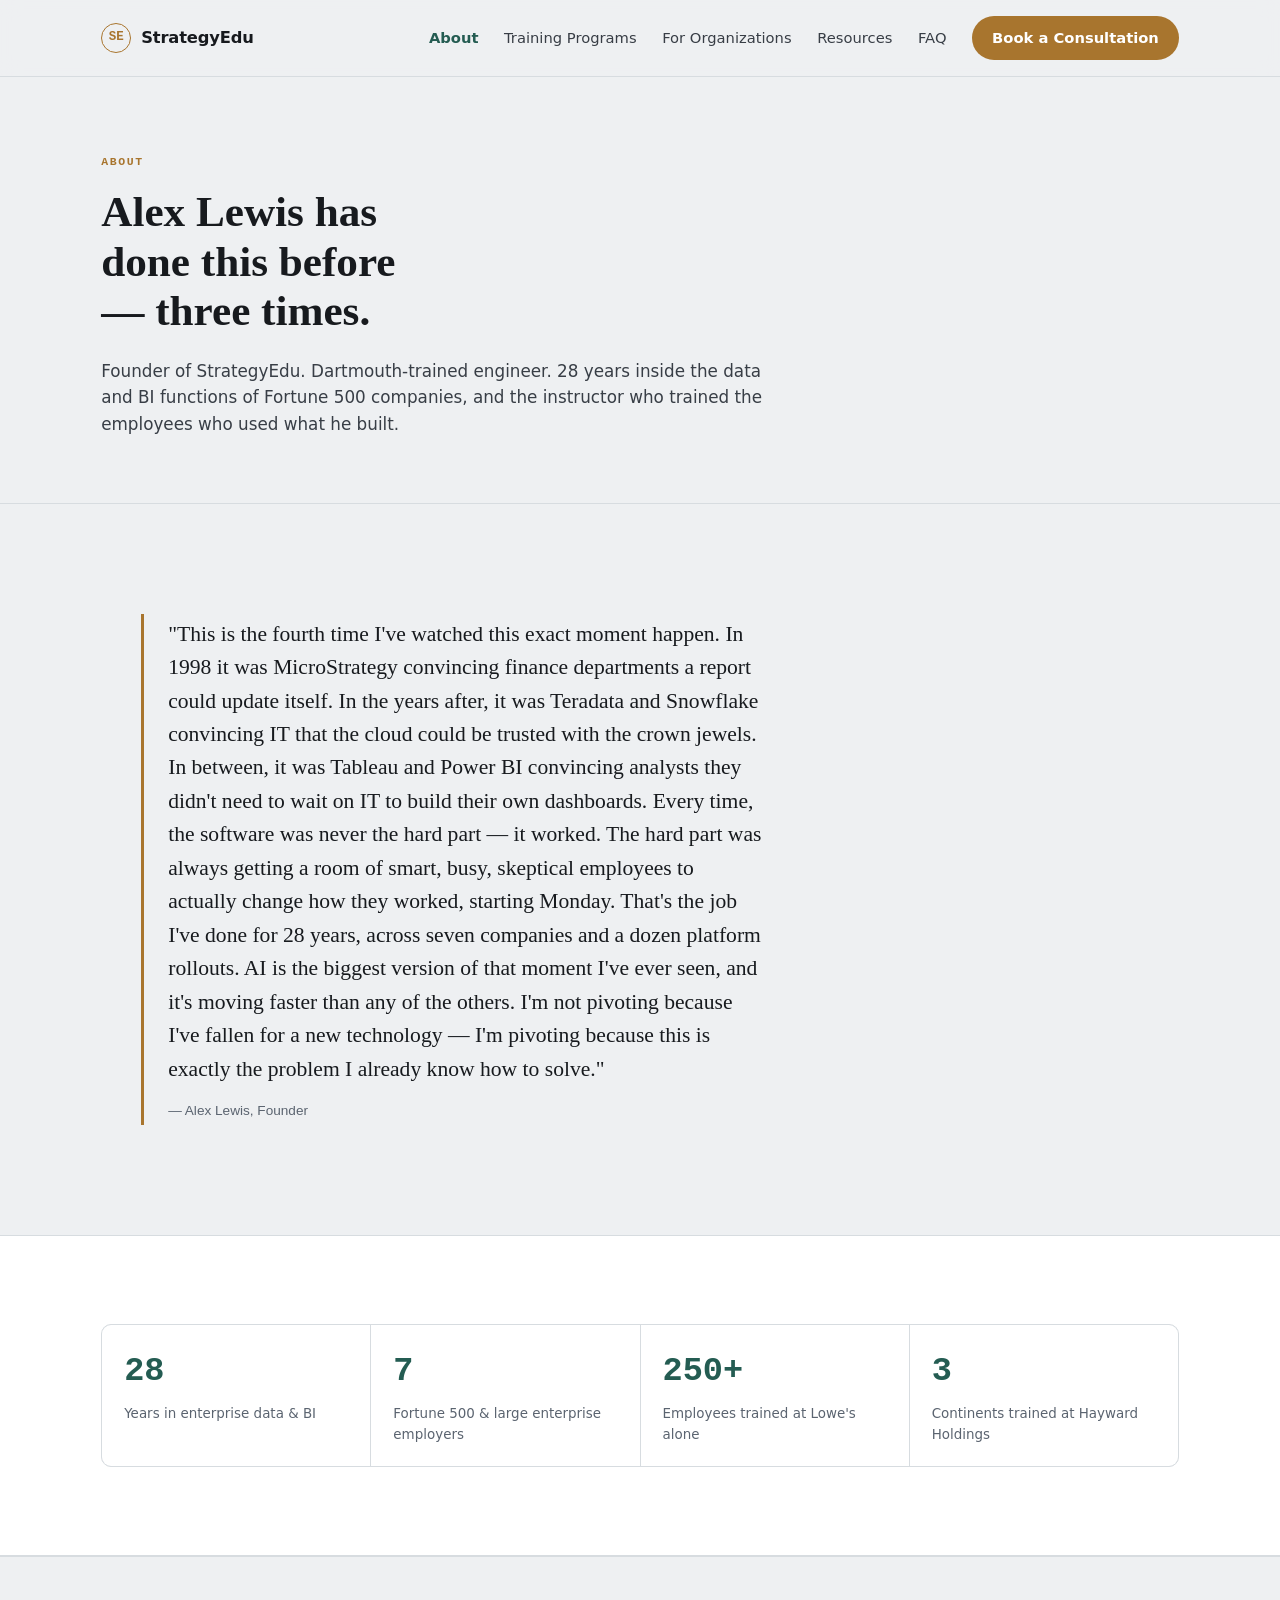
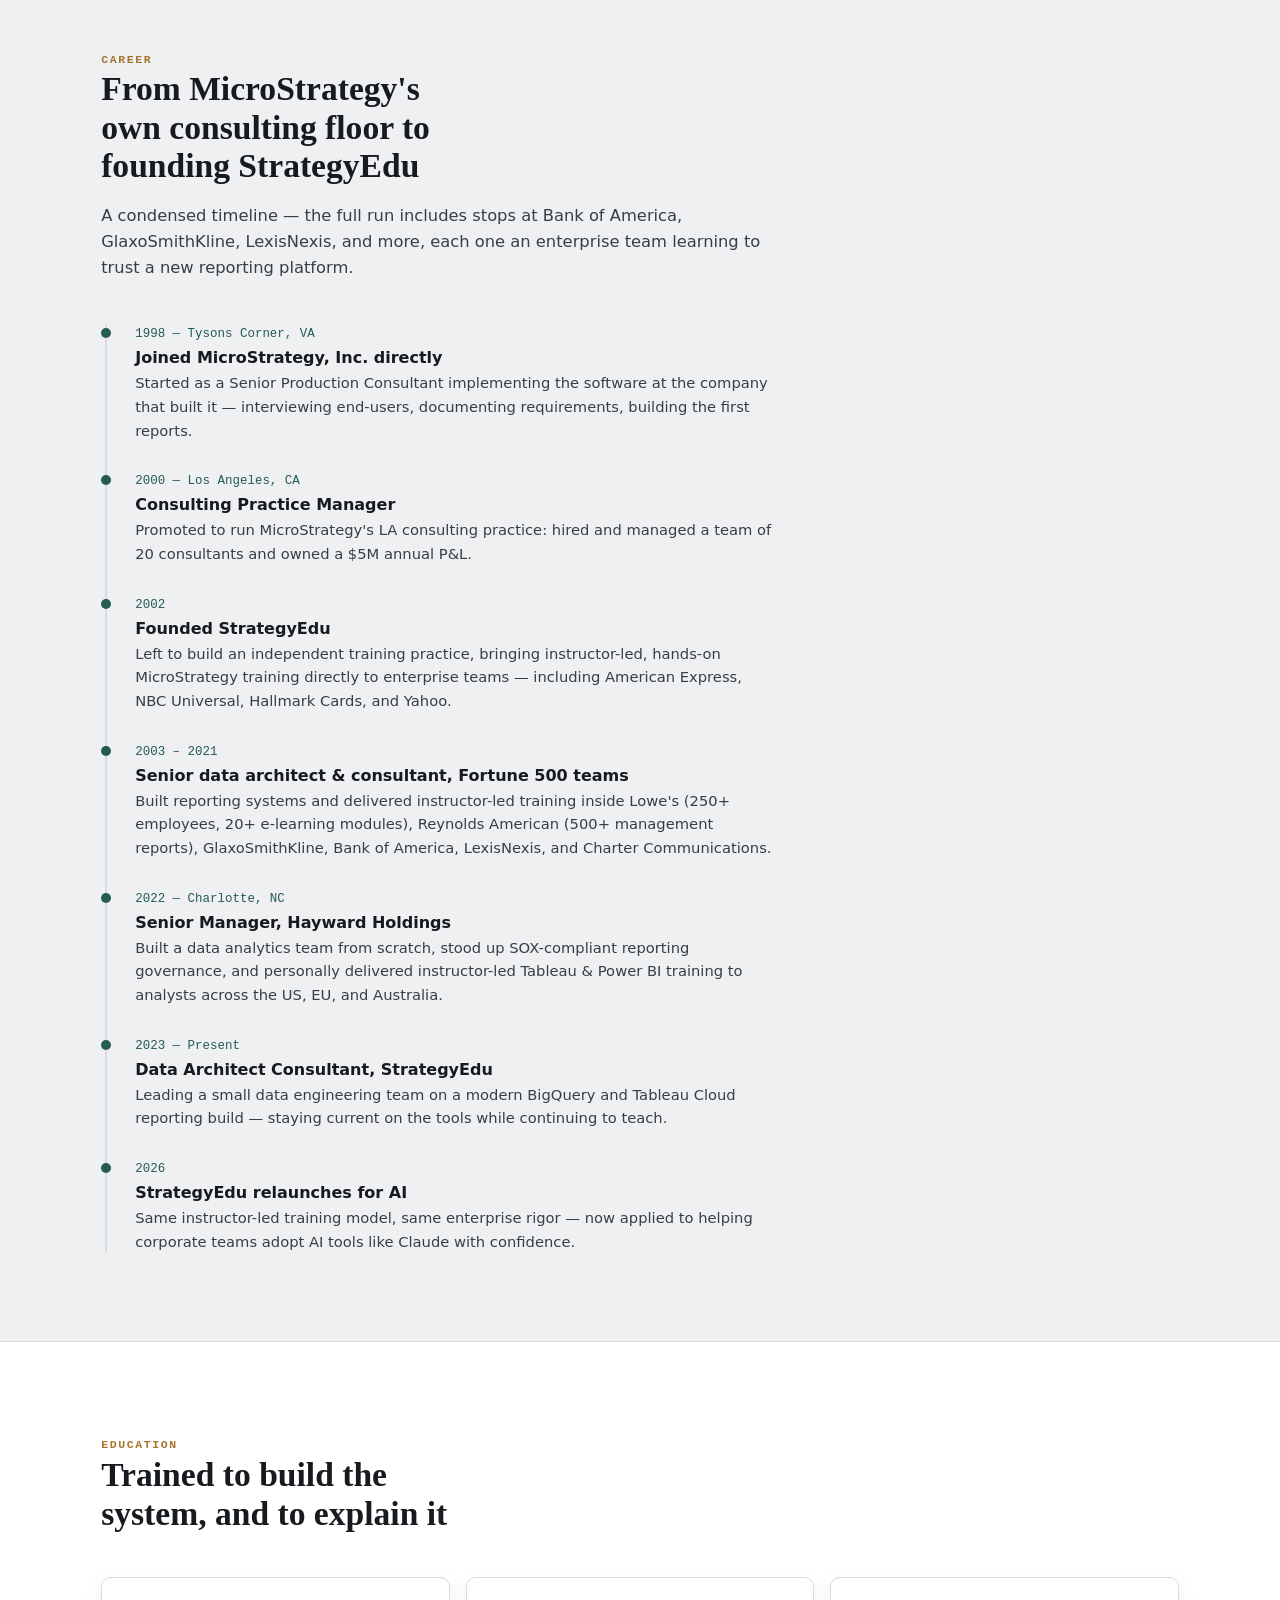
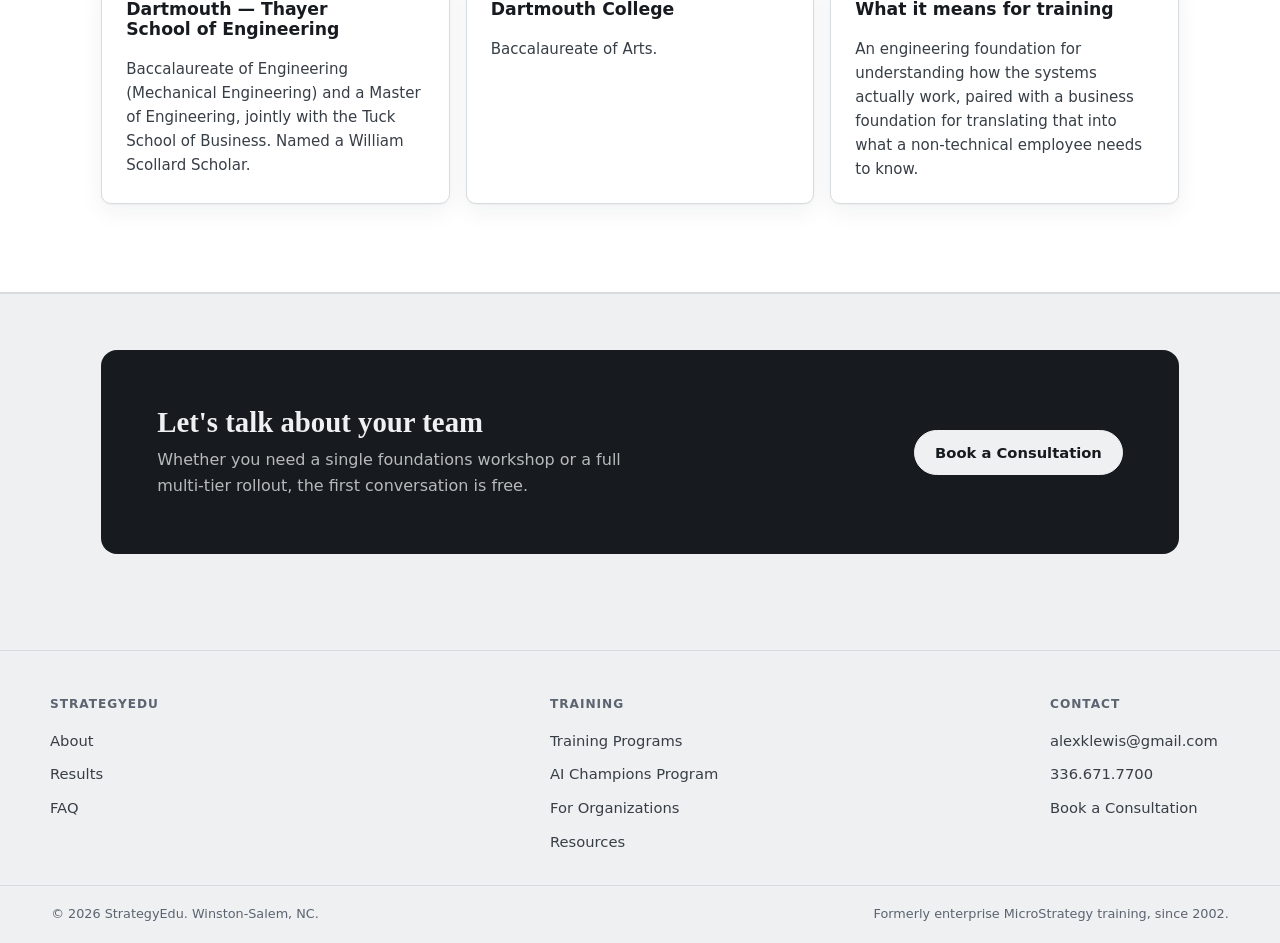
==== about.html @ 1c4f2be1 "Build the full StrategyEdu AI training site (9 pages) Home, About, Training Programs, For Organizati" ====
<!doctype html>
<html lang="en">
<head>
<meta charset="utf-8">
<meta name="viewport" content="width=device-width, initial-scale=1">
<title>About Alex Lewis — StrategyEdu</title>
<meta name="description" content="20+ years training enterprise employees at Fortune 500 companies on complex software — from MicroStrategy to AI.">
<link rel="stylesheet" href="assets/css/style.css">
</head>
<body>

<header class="site-header">
  <div class="shell">
    <a class="brand" href="index.html"><span class="mark">SE</span>StrategyEdu</a>
    <button class="nav-toggle" aria-label="Toggle navigation" aria-expanded="false">
      <svg viewBox="0 0 24 24" fill="none" stroke="currentColor" stroke-width="2"><path d="M3 6h18M3 12h18M3 18h18"/></svg>
    </button>
    <nav class="primary-nav">
      <a href="about.html" aria-current="page">About</a>
      <a href="training-programs.html">Training Programs</a>
      <a href="for-organizations.html">For Organizations</a>
      <a href="resources.html">Resources</a>
      <a href="faq.html">FAQ</a>
      <a class="btn accent" href="contact.html">Book a Consultation</a>
    </nav>
  </div>
</header>

<main>

  <header class="page-header">
    <div class="shell">
      <span class="eyebrow">About</span>
      <h1 class="serif">Alex Lewis has done this before — three times.</h1>
      <p class="dek">Founder of StrategyEdu. Dartmouth-trained engineer. 28 years inside the data and BI functions of Fortune 500 companies, and the instructor who trained the employees who used what he built.</p>
    </div>
  </header>

  <section class="block">
    <div class="shell">
      <blockquote class="thesis">
        "This is the fourth time I've watched this exact moment happen. In 1998 it was MicroStrategy convincing finance departments a report could update itself. In the years after, it was Teradata and Snowflake convincing IT that the cloud could be trusted with the crown jewels. In between, it was Tableau and Power BI convincing analysts they didn't need to wait on IT to build their own dashboards. Every time, the software was never the hard part — it worked. The hard part was always getting a room of smart, busy, skeptical employees to actually change how they worked, starting Monday. That's the job I've done for 28 years, across seven companies and a dozen platform rollouts. AI is the biggest version of that moment I've ever seen, and it's moving faster than any of the others. I'm not pivoting because I've fallen for a new technology — I'm pivoting because this is exactly the problem I already know how to solve."
        <footer>— Alex Lewis, Founder</footer>
      </blockquote>
    </div>
  </section>

  <section class="block shaded">
    <div class="shell">
      <div class="stat-row">
        <div class="stat"><div class="n">28</div><div class="k">Years in enterprise data &amp; BI</div></div>
        <div class="stat"><div class="n">7</div><div class="k">Fortune 500 &amp; large enterprise employers</div></div>
        <div class="stat"><div class="n">250+</div><div class="k">Employees trained at Lowe's alone</div></div>
        <div class="stat"><div class="n">3</div><div class="k">Continents trained at Hayward Holdings</div></div>
      </div>
    </div>
  </section>

  <section class="block divider-top">
    <div class="shell">
      <div class="block-head">
        <span class="eyebrow">Career</span>
        <h2 class="serif">From MicroStrategy's own consulting floor to founding StrategyEdu</h2>
        <p class="lede">A condensed timeline — the full run includes stops at Bank of America, GlaxoSmithKline, LexisNexis, and more, each one an enterprise team learning to trust a new reporting platform.</p>
      </div>

      <div class="timeline">
        <div class="tl-item">
          <div class="yr mono">1998 — Tysons Corner, VA</div>
          <h4>Joined MicroStrategy, Inc. directly</h4>
          <p>Started as a Senior Production Consultant implementing the software at the company that built it — interviewing end-users, documenting requirements, building the first reports.</p>
        </div>
        <div class="tl-item">
          <div class="yr mono">2000 — Los Angeles, CA</div>
          <h4>Consulting Practice Manager</h4>
          <p>Promoted to run MicroStrategy's LA consulting practice: hired and managed a team of 20 consultants and owned a $5M annual P&L.</p>
        </div>
        <div class="tl-item">
          <div class="yr mono">2002</div>
          <h4>Founded StrategyEdu</h4>
          <p>Left to build an independent training practice, bringing instructor-led, hands-on MicroStrategy training directly to enterprise teams — including American Express, NBC Universal, Hallmark Cards, and Yahoo.</p>
        </div>
        <div class="tl-item">
          <div class="yr mono">2003 – 2021</div>
          <h4>Senior data architect &amp; consultant, Fortune 500 teams</h4>
          <p>Built reporting systems and delivered instructor-led training inside Lowe's (250+ employees, 20+ e-learning modules), Reynolds American (500+ management reports), GlaxoSmithKline, Bank of America, LexisNexis, and Charter Communications.</p>
        </div>
        <div class="tl-item">
          <div class="yr mono">2022 — Charlotte, NC</div>
          <h4>Senior Manager, Hayward Holdings</h4>
          <p>Built a data analytics team from scratch, stood up SOX-compliant reporting governance, and personally delivered instructor-led Tableau &amp; Power BI training to analysts across the US, EU, and Australia.</p>
        </div>
        <div class="tl-item">
          <div class="yr mono">2023 — Present</div>
          <h4>Data Architect Consultant, StrategyEdu</h4>
          <p>Leading a small data engineering team on a modern BigQuery and Tableau Cloud reporting build — staying current on the tools while continuing to teach.</p>
        </div>
        <div class="tl-item">
          <div class="yr mono">2026</div>
          <h4>StrategyEdu relaunches for AI</h4>
          <p>Same instructor-led training model, same enterprise rigor — now applied to helping corporate teams adopt AI tools like Claude with confidence.</p>
        </div>
      </div>
    </div>
  </section>

  <section class="block shaded">
    <div class="shell">
      <div class="block-head">
        <span class="eyebrow">Education</span>
        <h2 class="serif">Trained to build the system, and to explain it</h2>
      </div>
      <div class="card-grid cols-3">
        <div class="card">
          <h3>Dartmouth — Thayer School of Engineering</h3>
          <p>Baccalaureate of Engineering (Mechanical Engineering) and a Master of Engineering, jointly with the Tuck School of Business. Named a William Scollard Scholar.</p>
        </div>
        <div class="card">
          <h3>Dartmouth College</h3>
          <p>Baccalaureate of Arts.</p>
        </div>
        <div class="card">
          <h3>What it means for training</h3>
          <p>An engineering foundation for understanding how the systems actually work, paired with a business foundation for translating that into what a non-technical employee needs to know.</p>
        </div>
      </div>
    </div>
  </section>

  <section class="block tight divider-top">
    <div class="shell">
      <div class="cta-banner">
        <div>
          <h2 class="serif">Let's talk about your team</h2>
          <p>Whether you need a single foundations workshop or a full multi-tier rollout, the first conversation is free.</p>
        </div>
        <a class="btn primary" href="contact.html">Book a Consultation</a>
      </div>
    </div>
  </section>

</main>

<footer class="site-footer">
  <div class="shell">
    <div class="col">
      <h5>StrategyEdu</h5>
      <a href="about.html">About</a>
      <a href="results.html">Results</a>
      <a href="faq.html">FAQ</a>
    </div>
    <div class="col">
      <h5>Training</h5>
      <a href="training-programs.html">Training Programs</a>
      <a href="ai-champions.html">AI Champions Program</a>
      <a href="for-organizations.html">For Organizations</a>
      <a href="resources.html">Resources</a>
    </div>
    <div class="col">
      <h5>Contact</h5>
      <a href="mailto:alexklewis@gmail.com">alexklewis@gmail.com</a>
      <a href="tel:+13366717700">336.671.7700</a>
      <a href="contact.html">Book a Consultation</a>
    </div>
  </div>
  <div class="foot-bottom">
    <span>&copy; 2026 StrategyEdu. Winston-Salem, NC.</span>
    <span>Formerly enterprise MicroStrategy training, since 2002.</span>
  </div>
</footer>

<script src="assets/js/main.js"></script>
</body>
</html>
---- assets/css/style.css ----
/* StrategyEdu — shared design system */

:root {
  --paper: #EEF0F2;
  --paper-raised: #FFFFFF;
  --ink: #171A1E;
  --ink-soft: #383E46;
  --muted: #5B6470;
  --accent: #A8752E;
  --accent-soft: #E7D9BE;
  --accent2: #245C52;
  --accent2-soft: #D3E4E0;
  --line: #D7DCE0;
  --line-strong: #B9C0C7;
  --shadow: 0 1px 2px rgba(23,26,30,0.04), 0 8px 24px rgba(23,26,30,0.06);
  --radius: 10px;
  --content-w: 1180px;
}

@media (prefers-color-scheme: dark) {
  :root {
    --paper: #14171A;
    --paper-raised: #1B1F23;
    --ink: #ECE9E2;
    --ink-soft: #C9C5BC;
    --muted: #9A9690;
    --accent: #D9A559;
    --accent-soft: #3A311F;
    --accent2: #4FA394;
    --accent2-soft: #1D302C;
    --line: #2A2E33;
    --line-strong: #383D43;
    --shadow: 0 1px 2px rgba(0,0,0,0.3), 0 8px 24px rgba(0,0,0,0.35);
  }
}

* { box-sizing: border-box; }
html { scroll-behavior: smooth; }
body {
  margin: 0;
  background: var(--paper);
  color: var(--ink);
  font-family: -apple-system, BlinkMacSystemFont, "Segoe UI", system-ui, sans-serif;
  line-height: 1.6;
  -webkit-font-smoothing: antialiased;
  overflow-x: hidden;
}

::selection { background: var(--accent-soft); color: var(--ink); }

img { max-width: 100%; display: block; }

a { color: var(--accent2); text-decoration: none; border-bottom: 1px solid currentColor; }
a:hover { opacity: 0.8; }
a:focus-visible, button:focus-visible, input:focus-visible, textarea:focus-visible, summary:focus-visible {
  outline: 2px solid var(--accent2);
  outline-offset: 3px;
}

.serif {
  font-family: "Iowan Old Style", "Palatino Linotype", "Book Antiqua", Georgia, ui-serif, serif;
}
.mono {
  font-family: ui-monospace, "SF Mono", "Cascadia Code", "Roboto Mono", monospace;
}

.eyebrow {
  font-family: ui-monospace, "SF Mono", "Cascadia Code", monospace;
  font-size: 0.72rem;
  letter-spacing: 0.14em;
  text-transform: uppercase;
  color: var(--accent);
  font-weight: 600;
}

h1, h2, h3, h4 { text-wrap: balance; margin: 0 0 0.5em; font-weight: 600; line-height: 1.15; }
p { margin: 0 0 1em; max-width: 68ch; }
p.wide { max-width: none; }

.shell {
  max-width: var(--content-w);
  margin: 0 auto;
  padding: 0 clamp(20px, 4vw, 56px);
}

/* ---------- Header / nav ---------- */
.site-header {
  position: sticky;
  top: 0;
  z-index: 50;
  background: color-mix(in srgb, var(--paper) 88%, transparent);
  backdrop-filter: blur(10px);
  border-bottom: 1px solid var(--line);
}
.site-header .shell {
  display: flex;
  align-items: center;
  justify-content: space-between;
  gap: 24px;
  padding-top: 16px;
  padding-bottom: 16px;
}
.brand {
  display: flex;
  align-items: center;
  gap: 10px;
  border: none;
  color: var(--ink);
  font-weight: 600;
  font-size: 1.02rem;
  letter-spacing: -0.01em;
}
.brand .mark {
  width: 30px; height: 30px; border-radius: 50%;
  border: 1.5px solid var(--accent);
  display: flex; align-items: center; justify-content: center;
  color: var(--accent);
  font-family: ui-monospace, monospace;
  font-size: 0.78rem;
  flex: none;
}
nav.primary-nav {
  display: flex;
  align-items: center;
  gap: clamp(14px, 2vw, 28px);
}
nav.primary-nav a {
  border: none;
  color: var(--ink-soft);
  font-size: 0.92rem;
  white-space: nowrap;
}
nav.primary-nav a:hover, nav.primary-nav a[aria-current="page"] { color: var(--ink); }
nav.primary-nav a[aria-current="page"] { color: var(--accent2); font-weight: 600; }

.btn {
  display: inline-flex;
  align-items: center;
  gap: 8px;
  border: 1px solid var(--ink);
  border-radius: 999px;
  padding: 10px 20px;
  font-size: 0.92rem;
  font-weight: 600;
  color: var(--ink);
  white-space: nowrap;
}
.btn.primary { background: var(--ink); color: var(--paper); }
.btn.primary:hover { opacity: 0.85; }
.btn.accent { background: var(--accent); border-color: var(--accent); color: #fff; }
.btn.accent:hover { opacity: 0.88; }

.nav-toggle {
  display: none;
  border: 1px solid var(--line-strong);
  background: var(--paper-raised);
  border-radius: 8px;
  width: 40px; height: 40px;
  align-items: center; justify-content: center;
  color: var(--ink);
  cursor: pointer;
}
.nav-toggle svg { width: 18px; height: 18px; }

@media (max-width: 880px) {
  .nav-toggle { display: inline-flex; }
  nav.primary-nav {
    position: absolute;
    top: 100%; left: 0; right: 0;
    flex-direction: column;
    align-items: stretch;
    background: var(--paper-raised);
    border-bottom: 1px solid var(--line);
    padding: 8px clamp(20px, 4vw, 56px) 20px;
    gap: 4px;
    display: none;
  }
  nav.primary-nav.open { display: flex; }
  nav.primary-nav a, nav.primary-nav .btn { padding: 10px 0; }
  nav.primary-nav .btn { justify-content: center; margin-top: 8px; }
}

/* ---------- Hero ---------- */
.hero {
  padding: clamp(48px, 9vw, 104px) 0 clamp(40px, 6vw, 72px);
}
.hero .eyebrow { display: block; margin-bottom: 18px; }
.hero h1 {
  font-size: clamp(2.1rem, 5vw, 3.4rem);
  max-width: 18ch;
  letter-spacing: -0.01em;
}
.hero .dek {
  margin-top: 18px;
  max-width: 60ch;
  font-size: 1.12rem;
  color: var(--ink-soft);
}
.hero .cta-row { margin-top: 32px; display: flex; gap: 14px; flex-wrap: wrap; }

/* ---------- Page header (non-home) ---------- */
.page-header {
  padding: clamp(40px, 7vw, 76px) 0 clamp(32px, 5vw, 48px);
  border-bottom: 1px solid var(--line);
}
.page-header .eyebrow { display: block; margin-bottom: 16px; }
.page-header h1 { font-size: clamp(1.9rem, 4vw, 2.7rem); max-width: 20ch; }
.page-header .dek { margin-top: 16px; max-width: 62ch; font-size: 1.05rem; color: var(--ink-soft); }

/* ---------- Sections ---------- */
section.block { padding: clamp(48px, 7vw, 88px) 0; }
section.block.tight { padding: clamp(32px, 5vw, 56px) 0; }
section.block.divider-top { border-top: 1px solid var(--line); }
section.block.shaded { background: var(--paper-raised); border-top: 1px solid var(--line); border-bottom: 1px solid var(--line); }
.block-head { margin-bottom: clamp(28px, 4vw, 44px); }
.block-head h2 { font-size: clamp(1.5rem, 3vw, 2.1rem); max-width: 26ch; }
.block-head .lede { margin-top: 14px; max-width: 66ch; color: var(--ink-soft); font-size: 1.02rem; }

/* ---------- Proof strip ---------- */
.proof-strip {
  display: flex;
  flex-wrap: wrap;
  gap: 12px 32px;
  align-items: center;
  padding: 22px 0;
}
.proof-strip .label { font-size: 0.78rem; color: var(--muted); letter-spacing: 0.02em; }
.proof-strip .logos { display: flex; flex-wrap: wrap; gap: 10px 28px; }
.proof-strip .logos span { font-weight: 600; color: var(--ink-soft); font-size: 0.98rem; }

/* ---------- Cards ---------- */
.card-grid { display: grid; grid-template-columns: repeat(auto-fit, minmax(240px, 1fr)); gap: 16px; }
.card-grid.cols-3 { grid-template-columns: repeat(3, 1fr); }
@media (max-width: 880px) { .card-grid.cols-3 { grid-template-columns: repeat(auto-fit, minmax(240px, 1fr)); } }

.card {
  background: var(--paper-raised);
  border: 1px solid var(--line);
  border-radius: var(--radius);
  padding: 22px 24px;
  box-shadow: var(--shadow);
  display: flex; flex-direction: column; gap: 8px;
}
.card h3 { font-size: 1.08rem; }
.card p { font-size: 0.94rem; color: var(--ink-soft); margin: 0; }

/* ---------- Path / tier track (used on Home + Training Programs) ---------- */
.path-track { display: flex; flex-direction: column; gap: 0; border-left: 2px solid var(--line); margin-left: 8px; }
.path-tier { position: relative; padding: 0 0 44px 32px; }
.path-tier:last-child { padding-bottom: 4px; }
.path-tier::before {
  content: ''; position: absolute; left: -7px; top: 4px;
  width: 12px; height: 12px; border-radius: 50%;
  background: var(--paper); border: 2px solid var(--accent2);
}
.path-tier .tier-label { display: flex; align-items: baseline; gap: 10px; flex-wrap: wrap; }
.path-tier h3 { font-size: 1.2rem; margin-top: 6px; }
.path-tier .who { color: var(--muted); font-size: 0.92rem; margin-top: 4px; max-width: 60ch; }

.course-grid { margin-top: 18px; display: grid; grid-template-columns: repeat(auto-fill, minmax(260px, 1fr)); gap: 14px; }
.course-card {
  background: var(--paper-raised); border: 1px solid var(--line); border-radius: var(--radius);
  padding: 18px 20px; box-shadow: var(--shadow); display: flex; flex-direction: column; gap: 8px; position: relative;
}
.course-card .code { font-family: ui-monospace, monospace; font-size: 0.72rem; color: var(--accent2); letter-spacing: 0.04em; }
.course-card h4 { font-size: 1rem; margin: 0; }
.course-card p { font-size: 0.88rem; color: var(--ink-soft); margin: 0; }
.course-card .dur { margin-top: auto; padding-top: 8px; border-top: 1px dashed var(--line); font-size: 0.78rem; color: var(--muted); font-family: ui-monospace, monospace; }
.course-card.flagship { border-color: var(--accent); }
.course-card.flagship::after {
  content: 'Start here'; position: absolute; top: -10px; right: 14px;
  background: var(--accent); color: #fff;
  font-family: ui-monospace, monospace; font-size: 0.6rem; letter-spacing: 0.08em; text-transform: uppercase;
  padding: 3px 8px; border-radius: 4px;
}

/* ---------- Thesis pull-quote ---------- */
.thesis {
  border-left: 3px solid var(--accent);
  padding: 4px 0 4px 24px;
  font-family: "Iowan Old Style", "Palatino Linotype", Georgia, serif;
  font-size: clamp(1.1rem, 2vw, 1.35rem);
  line-height: 1.55;
  color: var(--ink);
  max-width: 58ch;
}
.thesis footer { margin-top: 14px; font-family: -apple-system, sans-serif; font-size: 0.85rem; color: var(--muted); border: none; }

/* ---------- Timeline (About) ---------- */
.timeline { display: flex; flex-direction: column; gap: 0; border-left: 2px solid var(--line); margin-left: 4px; }
.tl-item { position: relative; padding: 0 0 30px 28px; }
.tl-item:last-child { padding-bottom: 0; }
.tl-item::before {
  content: ''; position: absolute; left: -6px; top: 3px;
  width: 10px; height: 10px; border-radius: 50%;
  background: var(--accent2);
}
.tl-item .yr { font-family: ui-monospace, monospace; font-size: 0.78rem; color: var(--accent2); }
.tl-item h4 { font-size: 1rem; margin: 4px 0 4px; }
.tl-item p { font-size: 0.92rem; color: var(--ink-soft); margin: 0; }

/* ---------- Stat row ---------- */
.stat-row { display: grid; grid-template-columns: repeat(auto-fit, minmax(160px, 1fr)); gap: 1px; background: var(--line); border: 1px solid var(--line); border-radius: var(--radius); overflow: hidden; }
.stat { background: var(--paper-raised); padding: 20px 22px; }
.stat .n { font-size: clamp(1.5rem, 3vw, 2.1rem); font-weight: 700; font-family: ui-monospace, monospace; color: var(--accent2); }
.stat .k { margin-top: 4px; font-size: 0.84rem; color: var(--muted); }

/* ---------- FAQ (details/summary) ---------- */
.faq-list { display: flex; flex-direction: column; gap: 10px; }
.faq-item { background: var(--paper-raised); border: 1px solid var(--line); border-radius: var(--radius); padding: 4px 22px; }
.faq-item summary {
  cursor: pointer; padding: 16px 0; font-weight: 600; font-size: 1rem;
  list-style: none; display: flex; justify-content: space-between; align-items: center; gap: 16px;
}
.faq-item summary::-webkit-details-marker { display: none; }
.faq-item summary::after { content: '+'; font-family: ui-monospace, monospace; color: var(--accent); font-size: 1.2rem; flex: none; }
.faq-item[open] summary::after { content: '\2212'; }
.faq-item .answer { padding: 0 0 18px; color: var(--ink-soft); font-size: 0.95rem; }
.faq-item .answer p:last-child { margin-bottom: 0; }

/* ---------- CTA banner ---------- */
.cta-banner {
  background: var(--ink); color: var(--paper);
  border-radius: 16px;
  padding: clamp(32px, 6vw, 56px);
  display: flex; flex-wrap: wrap; align-items: center; justify-content: space-between; gap: 24px;
}
.cta-banner h2 { color: var(--paper); font-size: clamp(1.3rem, 2.6vw, 1.8rem); max-width: 26ch; margin: 0; }
.cta-banner p { color: color-mix(in srgb, var(--paper) 75%, transparent); margin: 8px 0 0; max-width: 46ch; }
.cta-banner .btn.primary { background: var(--paper); color: var(--ink); border-color: var(--paper); }

/* ---------- Forms ---------- */
form.contact-form { display: flex; flex-direction: column; gap: 18px; max-width: 560px; }
.field { display: flex; flex-direction: column; gap: 6px; }
.field label { font-size: 0.84rem; font-weight: 600; color: var(--ink-soft); }
.field .hint { font-size: 0.78rem; color: var(--muted); }
.field input, .field select, .field textarea {
  font: inherit; padding: 11px 14px; border-radius: 8px; border: 1px solid var(--line-strong);
  background: var(--paper-raised); color: var(--ink);
}
.field textarea { resize: vertical; min-height: 110px; }
.field-row { display: grid; grid-template-columns: 1fr 1fr; gap: 18px; }
@media (max-width: 560px) { .field-row { grid-template-columns: 1fr; } }

/* ---------- List with dash markers ---------- */
.dash-list { list-style: none; margin: 0; padding: 0; display: flex; flex-direction: column; gap: 10px; }
.dash-list li { position: relative; padding-left: 18px; font-size: 0.96rem; color: var(--ink-soft); }
.dash-list li::before { content: '\2014'; position: absolute; left: 0; color: var(--line-strong); }

/* ---------- Numbered steps ---------- */
.steps { counter-reset: step; display: flex; flex-direction: column; gap: 0; border-top: 1px solid var(--line); }
.step { counter-increment: step; display: grid; grid-template-columns: 44px 1fr; gap: 18px; padding: 22px 0; border-bottom: 1px solid var(--line); }
.step::before {
  content: counter(step, decimal-leading-zero);
  font-family: ui-monospace, monospace; color: var(--accent); font-size: 0.9rem; padding-top: 2px;
}
.step h4 { font-size: 1.05rem; margin: 0; }
.step p { margin: 6px 0 0; font-size: 0.94rem; color: var(--ink-soft); }

/* ---------- Footer ---------- */
.site-footer { border-top: 1px solid var(--line); margin-top: 40px; }
.site-footer .shell { padding: 44px 0 32px; display: flex; flex-wrap: wrap; gap: 32px; justify-content: space-between; }
.site-footer .col { display: flex; flex-direction: column; gap: 10px; min-width: 180px; }
.site-footer .col h5 { font-size: 0.76rem; letter-spacing: 0.08em; text-transform: uppercase; color: var(--muted); margin: 0 0 4px; }
.site-footer a { border: none; color: var(--ink-soft); font-size: 0.92rem; }
.site-footer a:hover { color: var(--ink); }
.foot-bottom {
  border-top: 1px solid var(--line);
  padding: 18px clamp(20px, 4vw, 56px);
  display: flex; justify-content: space-between; flex-wrap: wrap; gap: 8px;
  color: var(--muted); font-size: 0.8rem;
}

@media (prefers-reduced-motion: reduce) {
  html { scroll-behavior: auto; }
}
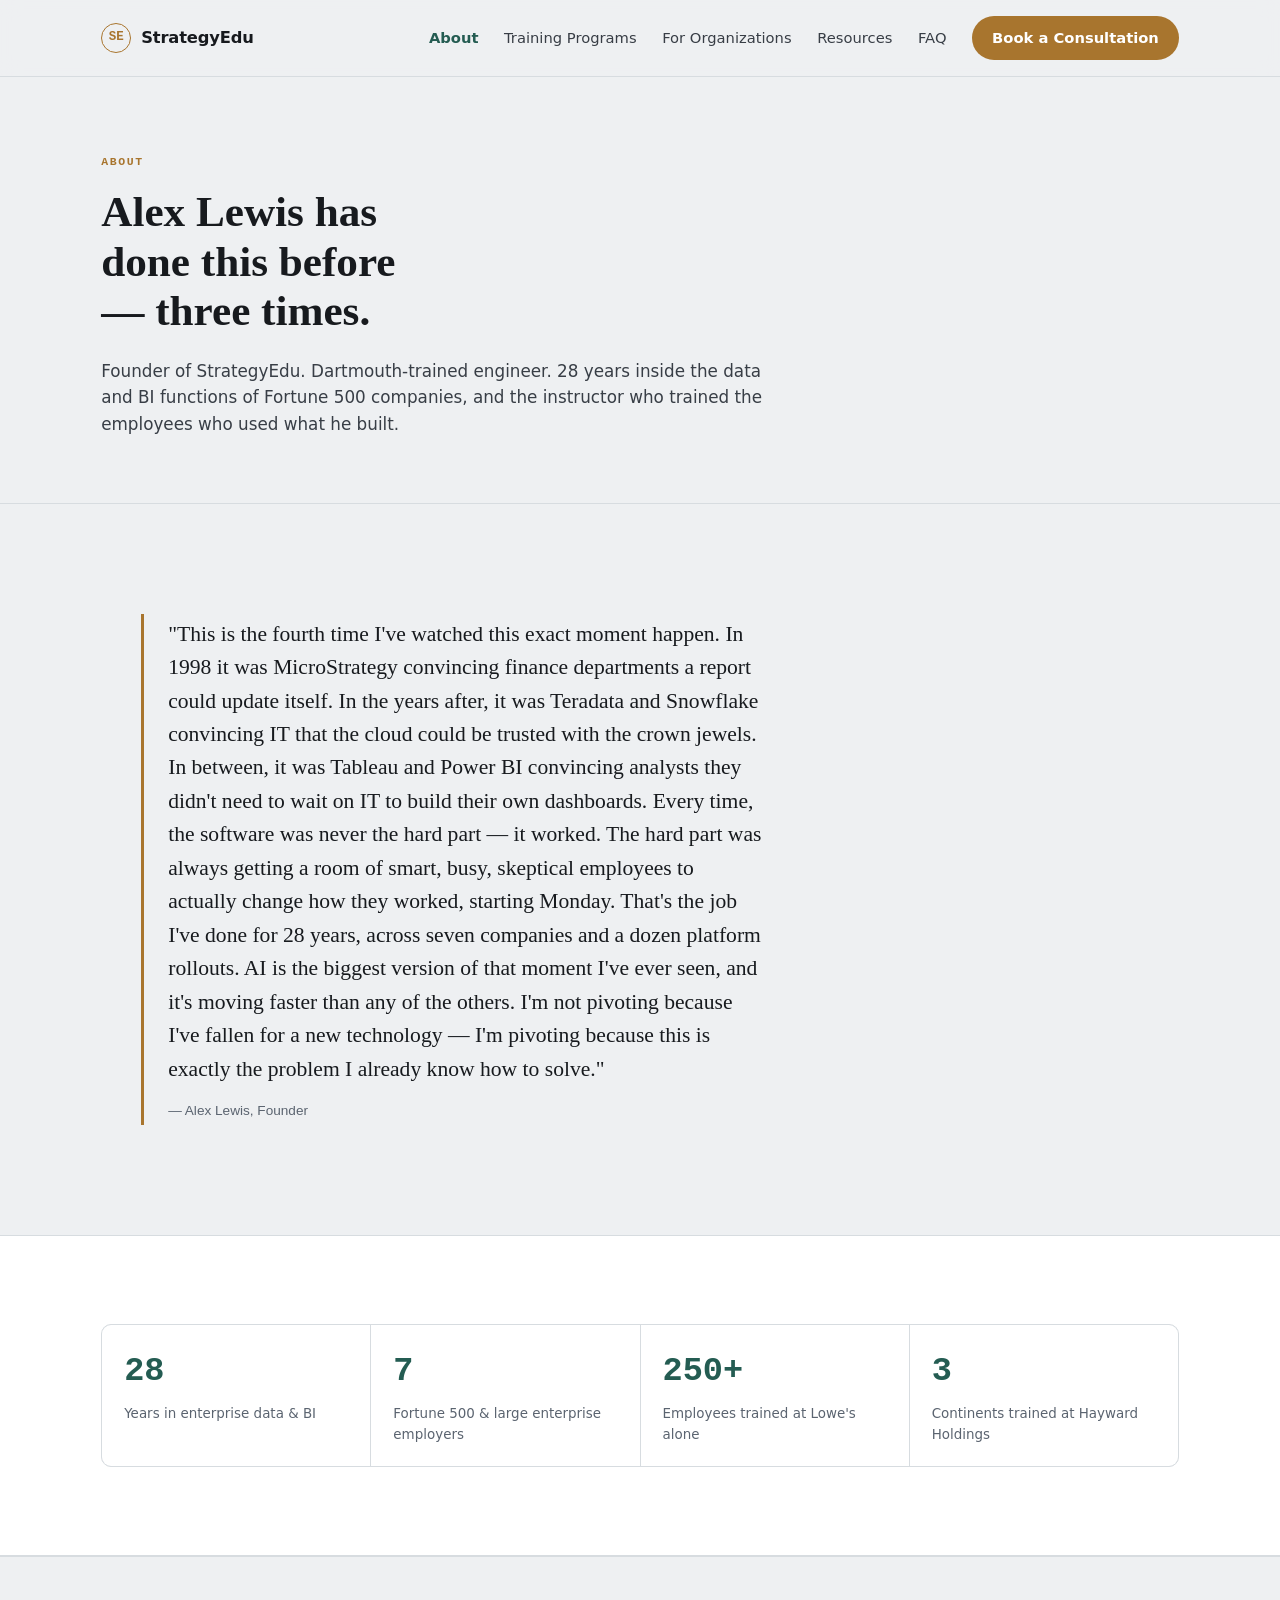
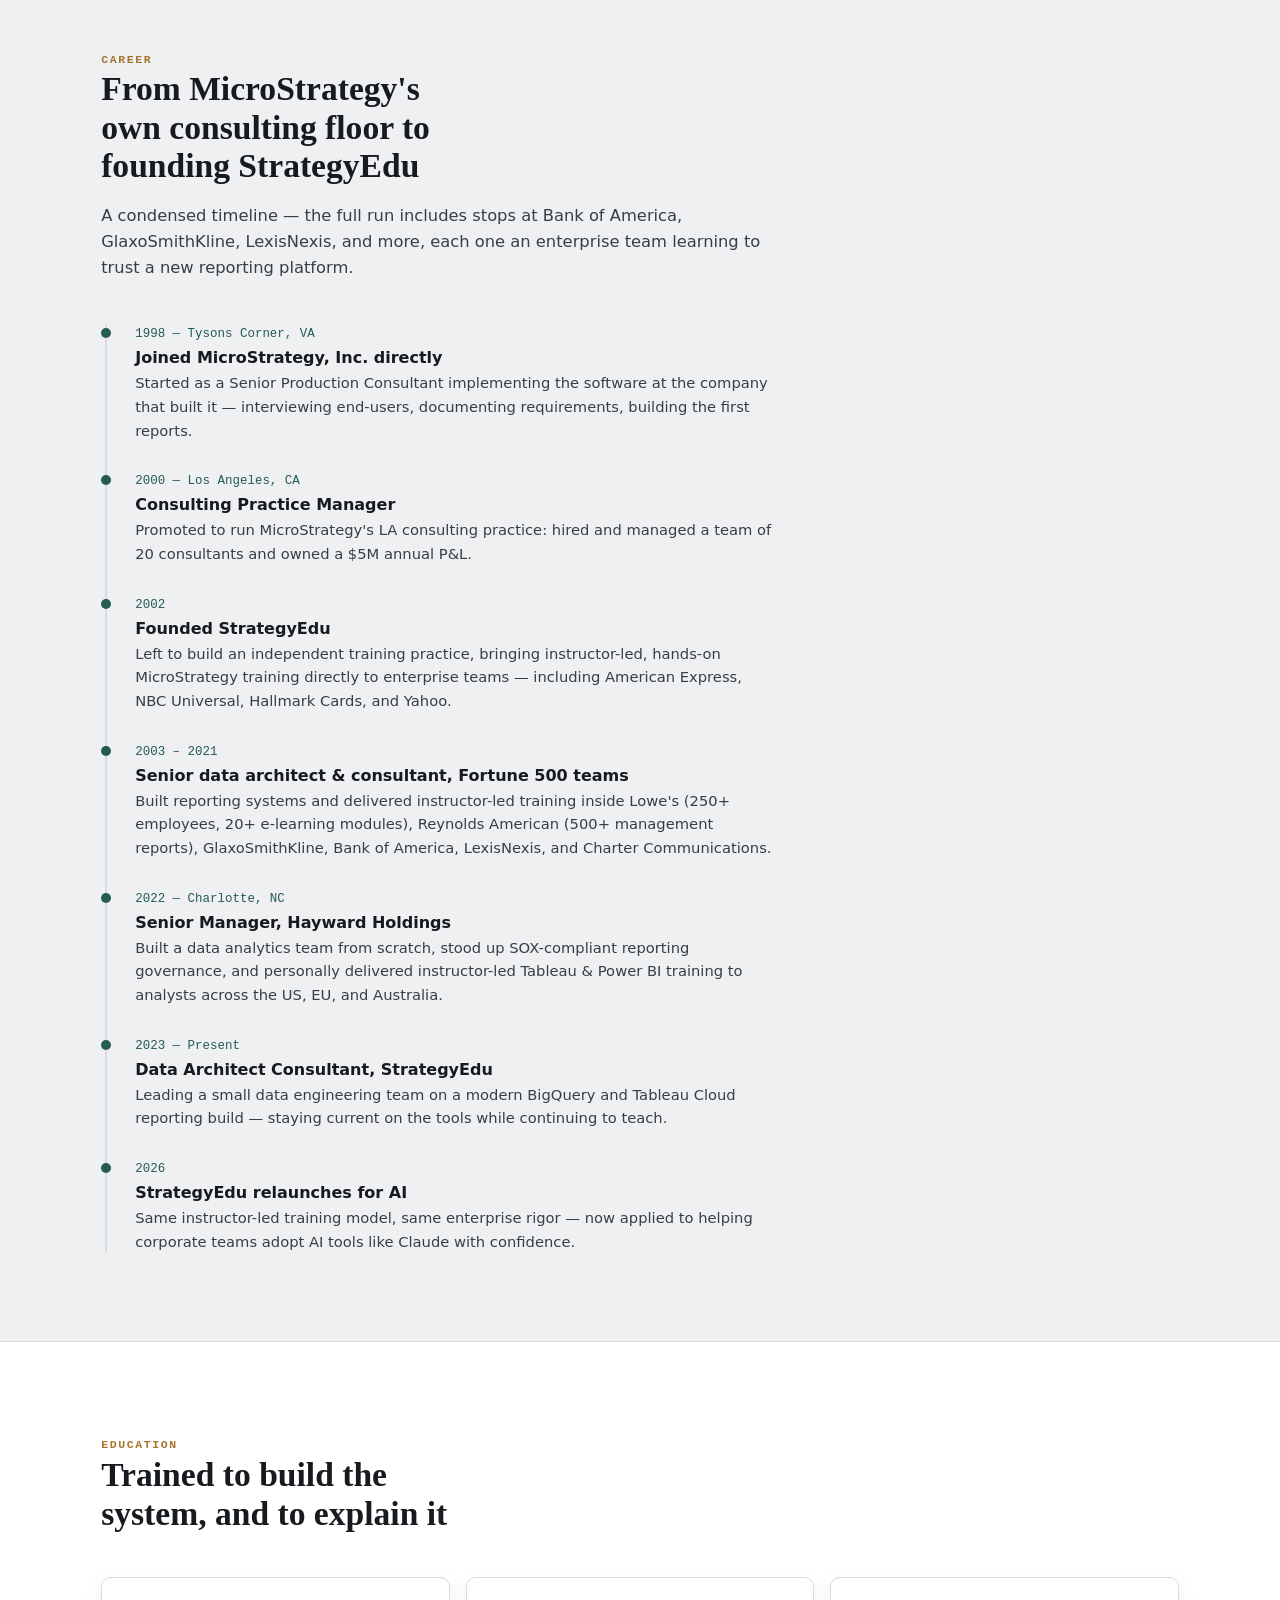
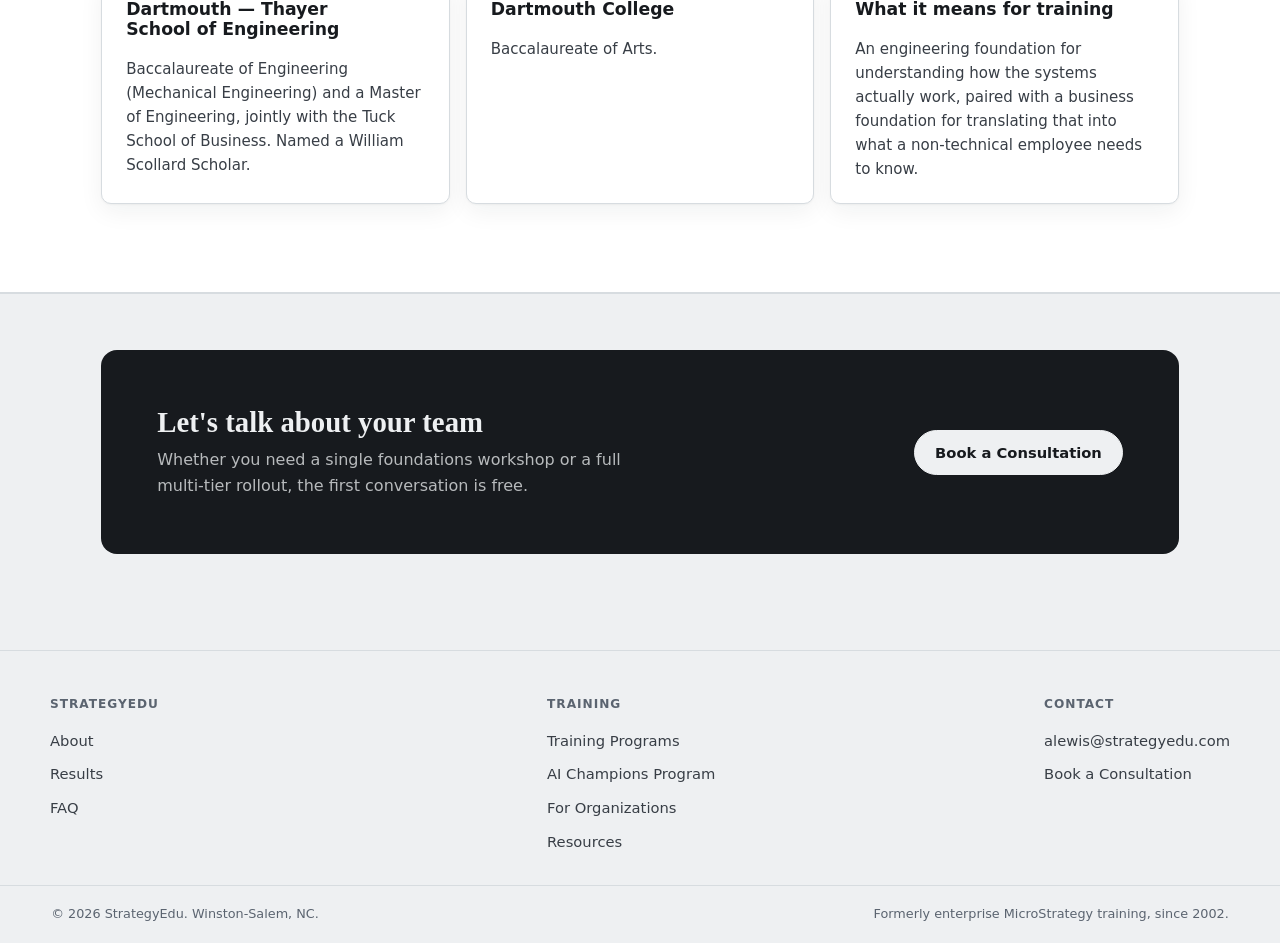
==== commit f70dd647: "Update contact email to alewis@strategyedu.com, remove phone number Co-Authored-By: Claude Sonnet 5 " ====
--- a/about.html
+++ b/about.html
@@ -158,8 +158,7 @@
     </div>
     <div class="col">
       <h5>Contact</h5>
-      <a href="mailto:alexklewis@gmail.com">alexklewis@gmail.com</a>
-      <a href="tel:+13366717700">336.671.7700</a>
+      <a href="mailto:alewis@strategyedu.com">alewis@strategyedu.com</a>
       <a href="contact.html">Book a Consultation</a>
     </div>
   </div>
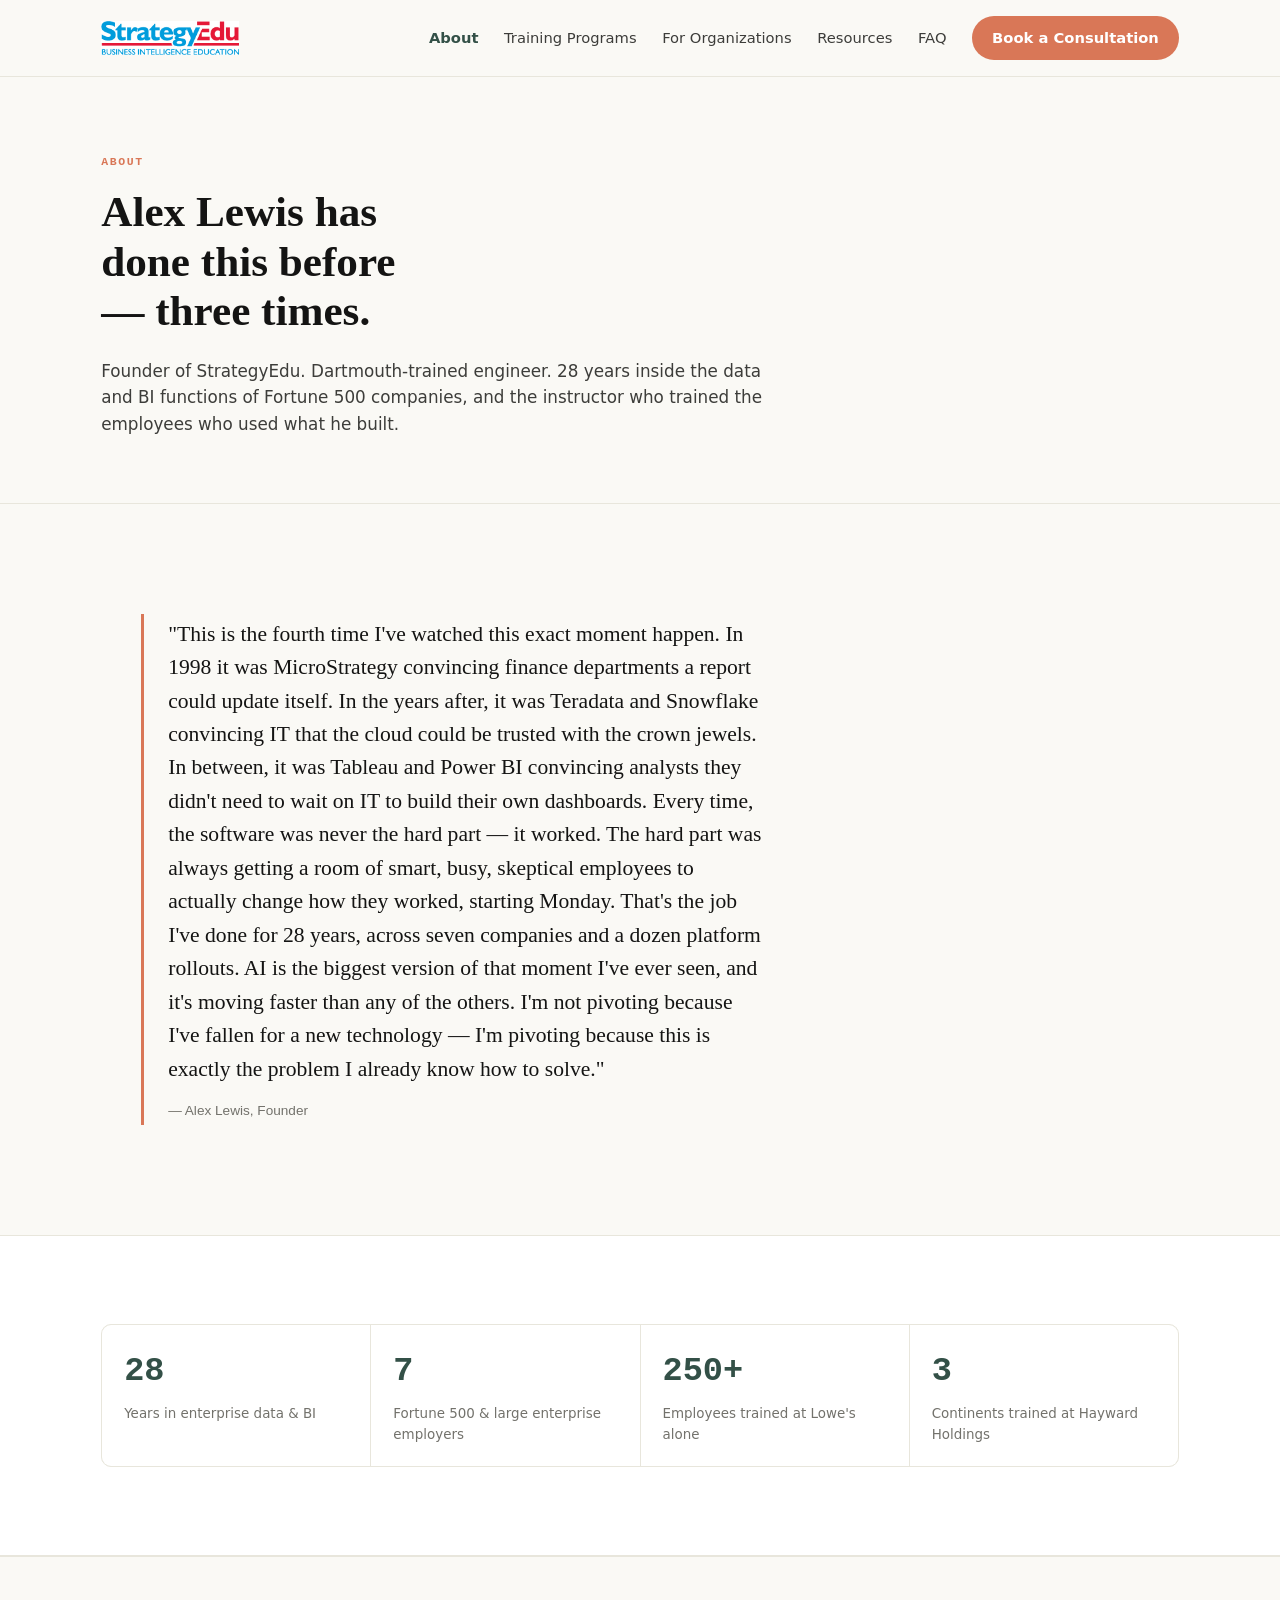
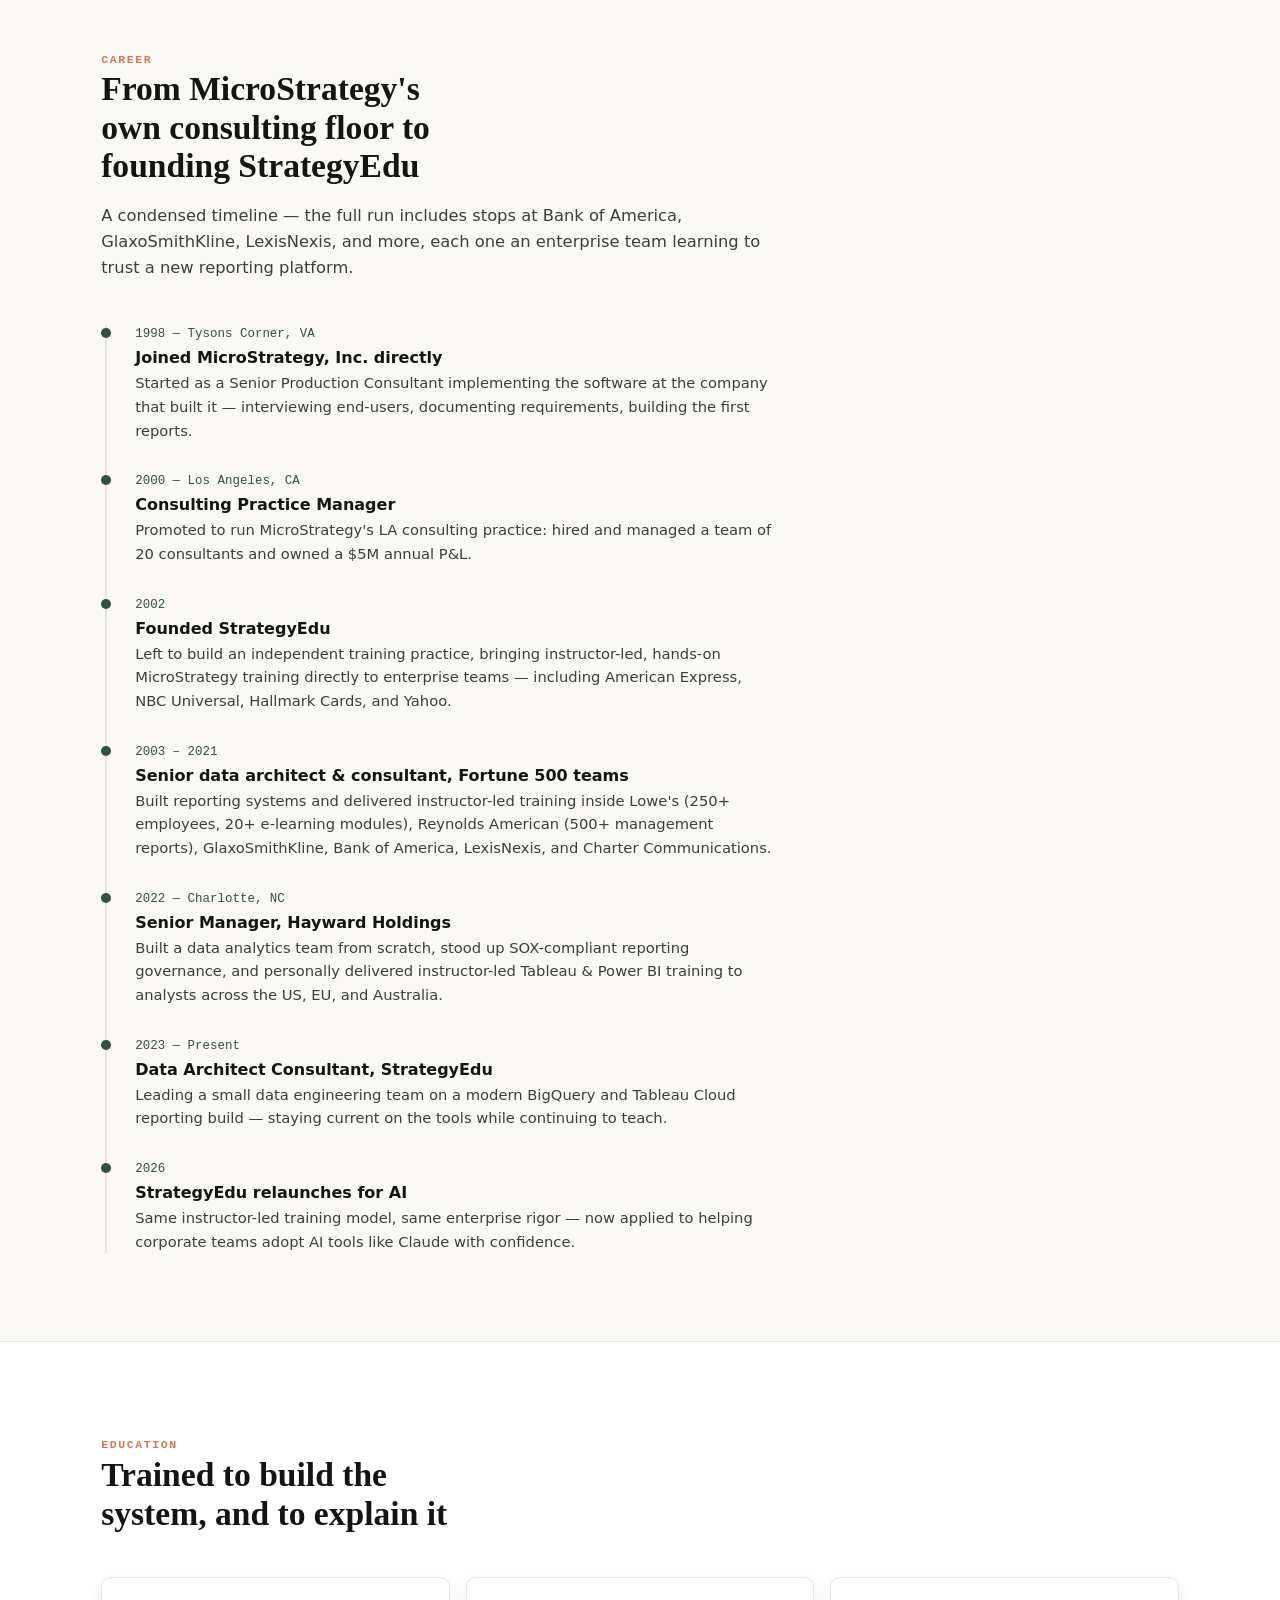
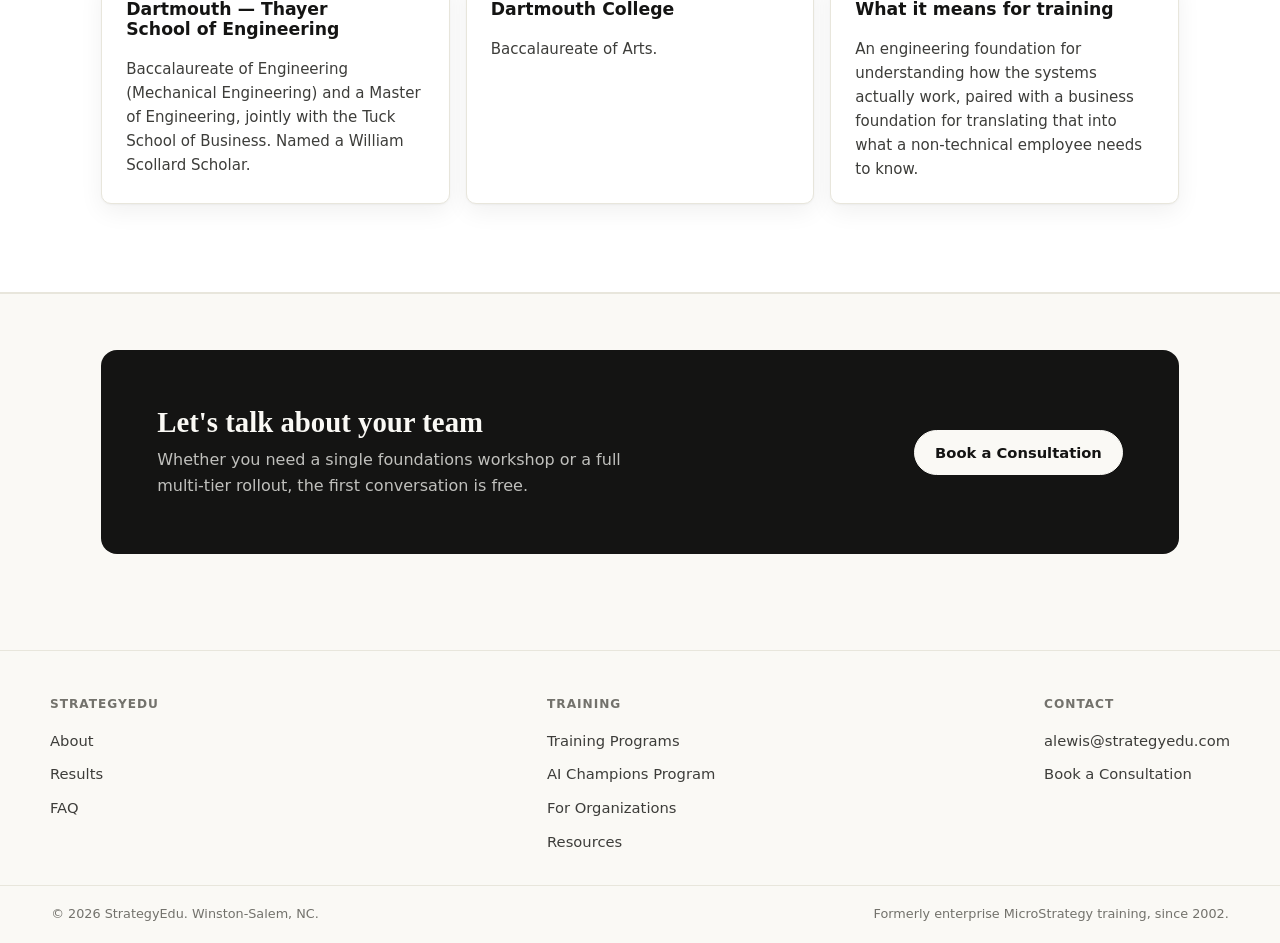
==== commit 2e620789: "Add StrategyEdu logo to header, restyle color scheme to match anthropic.com/learn - Add assets/img/s" ====
--- a/about.html
+++ b/about.html
@@ -11,7 +11,7 @@
 
 <header class="site-header">
   <div class="shell">
-    <a class="brand" href="index.html"><span class="mark">SE</span>StrategyEdu</a>
+    <a class="brand" href="index.html"><img src="assets/img/strategy-edu-logo.jpg" alt="StrategyEdu — Business Intelligence Education" width="164" height="40"></a>
     <button class="nav-toggle" aria-label="Toggle navigation" aria-expanded="false">
       <svg viewBox="0 0 24 24" fill="none" stroke="currentColor" stroke-width="2"><path d="M3 6h18M3 12h18M3 18h18"/></svg>
     </button>
--- a/assets/css/style.css
+++ b/assets/css/style.css
@@ -1,35 +1,35 @@
 /* StrategyEdu — shared design system */
 
 :root {
-  --paper: #EEF0F2;
+  --paper: #FAF9F5;
   --paper-raised: #FFFFFF;
-  --ink: #171A1E;
-  --ink-soft: #383E46;
-  --muted: #5B6470;
-  --accent: #A8752E;
-  --accent-soft: #E7D9BE;
-  --accent2: #245C52;
-  --accent2-soft: #D3E4E0;
-  --line: #D7DCE0;
-  --line-strong: #B9C0C7;
-  --shadow: 0 1px 2px rgba(23,26,30,0.04), 0 8px 24px rgba(23,26,30,0.06);
+  --ink: #141413;
+  --ink-soft: #3D3D3A;
+  --muted: #73726C;
+  --accent: #D97757;
+  --accent-soft: #F3DCD1;
+  --accent2: #335047;
+  --accent2-soft: #E8F0ED;
+  --line: #E8E6DC;
+  --line-strong: #D1CFC5;
+  --shadow: 0 1px 2px rgba(20,20,19,0.04), 0 8px 24px rgba(20,20,19,0.06);
   --radius: 10px;
   --content-w: 1180px;
 }
 
 @media (prefers-color-scheme: dark) {
   :root {
-    --paper: #14171A;
-    --paper-raised: #1B1F23;
-    --ink: #ECE9E2;
-    --ink-soft: #C9C5BC;
-    --muted: #9A9690;
-    --accent: #D9A559;
-    --accent-soft: #3A311F;
-    --accent2: #4FA394;
-    --accent2-soft: #1D302C;
-    --line: #2A2E33;
-    --line-strong: #383D43;
+    --paper: #191919;
+    --paper-raised: #232320;
+    --ink: #F5F4ED;
+    --ink-soft: #D1CFC5;
+    --muted: #9C9A92;
+    --accent: #E08F6B;
+    --accent-soft: #3A2A20;
+    --accent2: #6FB39E;
+    --accent2-soft: #20302B;
+    --line: #33332F;
+    --line-strong: #45443E;
     --shadow: 0 1px 2px rgba(0,0,0,0.3), 0 8px 24px rgba(0,0,0,0.35);
   }
 }
@@ -103,21 +103,16 @@
 .brand {
   display: flex;
   align-items: center;
-  gap: 10px;
   border: none;
   color: var(--ink);
   font-weight: 600;
   font-size: 1.02rem;
   letter-spacing: -0.01em;
 }
-.brand .mark {
-  width: 30px; height: 30px; border-radius: 50%;
-  border: 1.5px solid var(--accent);
-  display: flex; align-items: center; justify-content: center;
-  color: var(--accent);
-  font-family: ui-monospace, monospace;
-  font-size: 0.78rem;
-  flex: none;
+.brand img {
+  height: 34px;
+  width: auto;
+  display: block;
 }
 nav.primary-nav {
   display: flex;
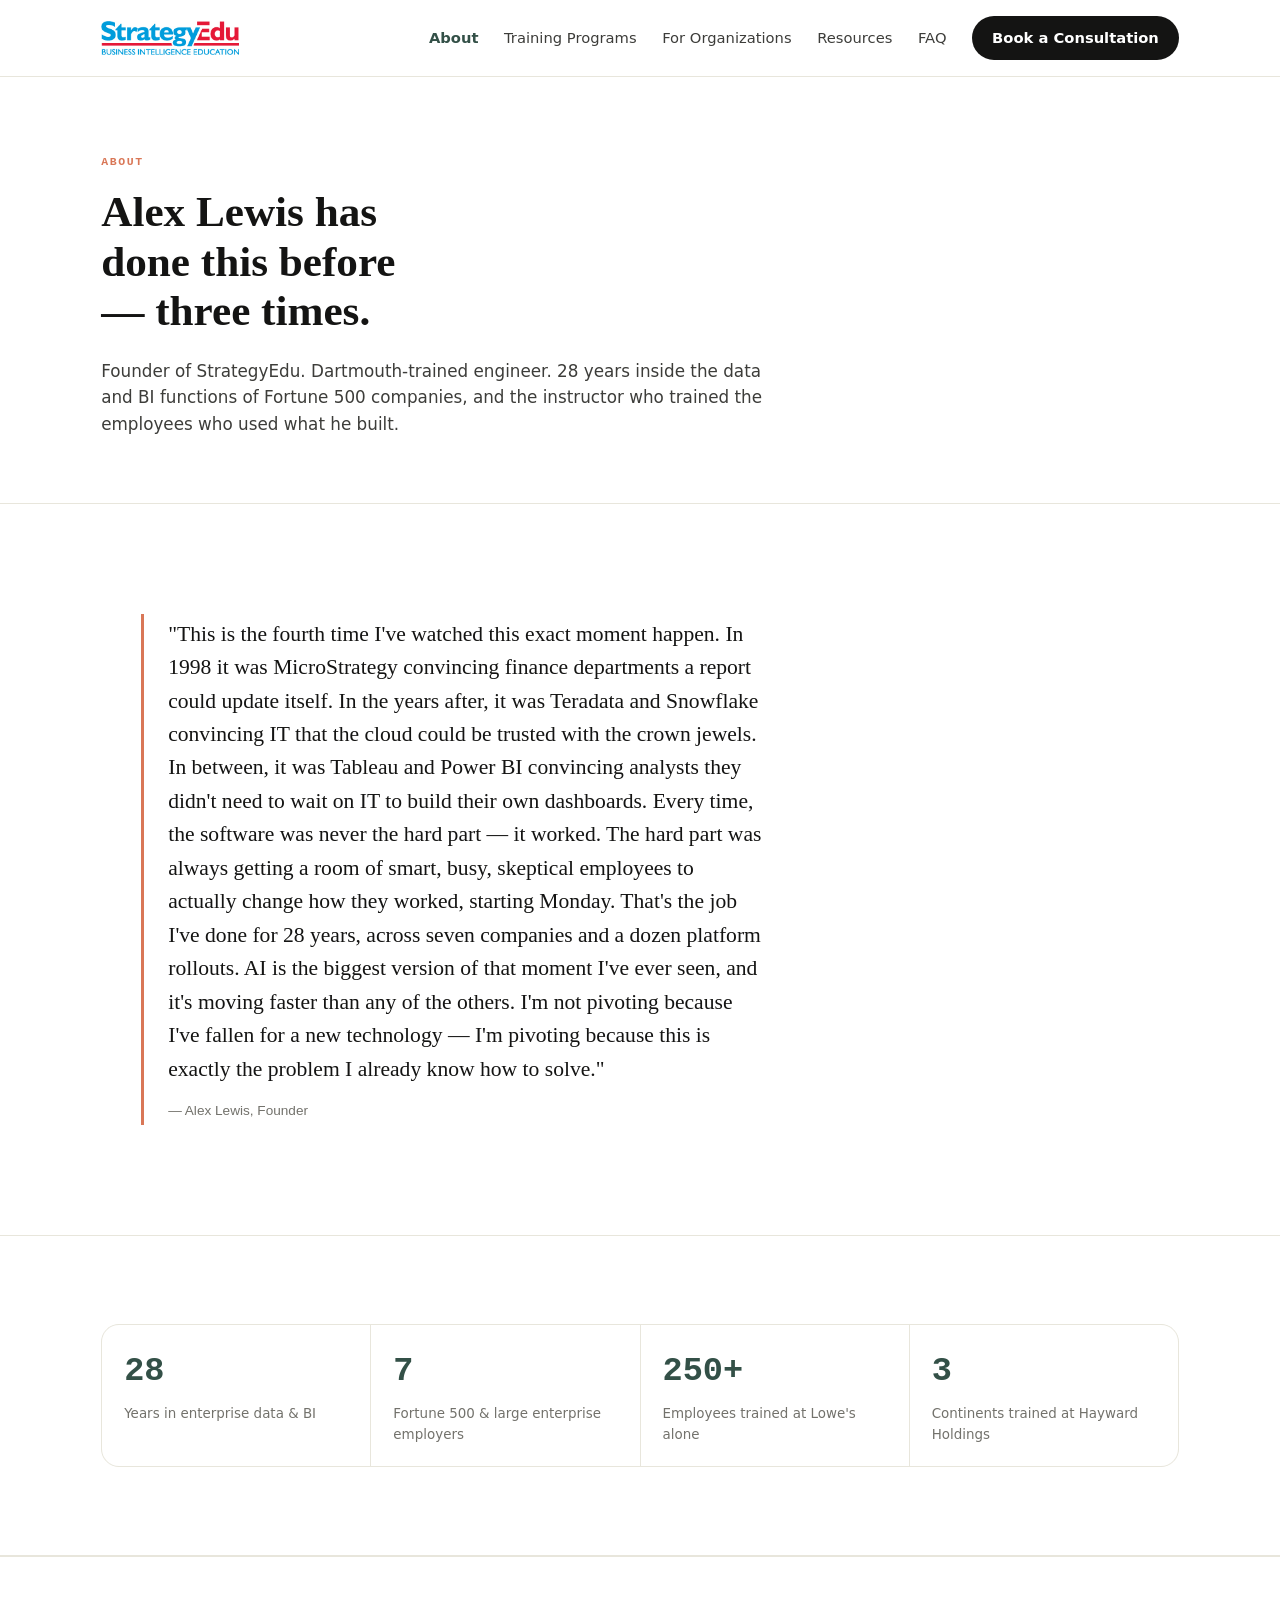
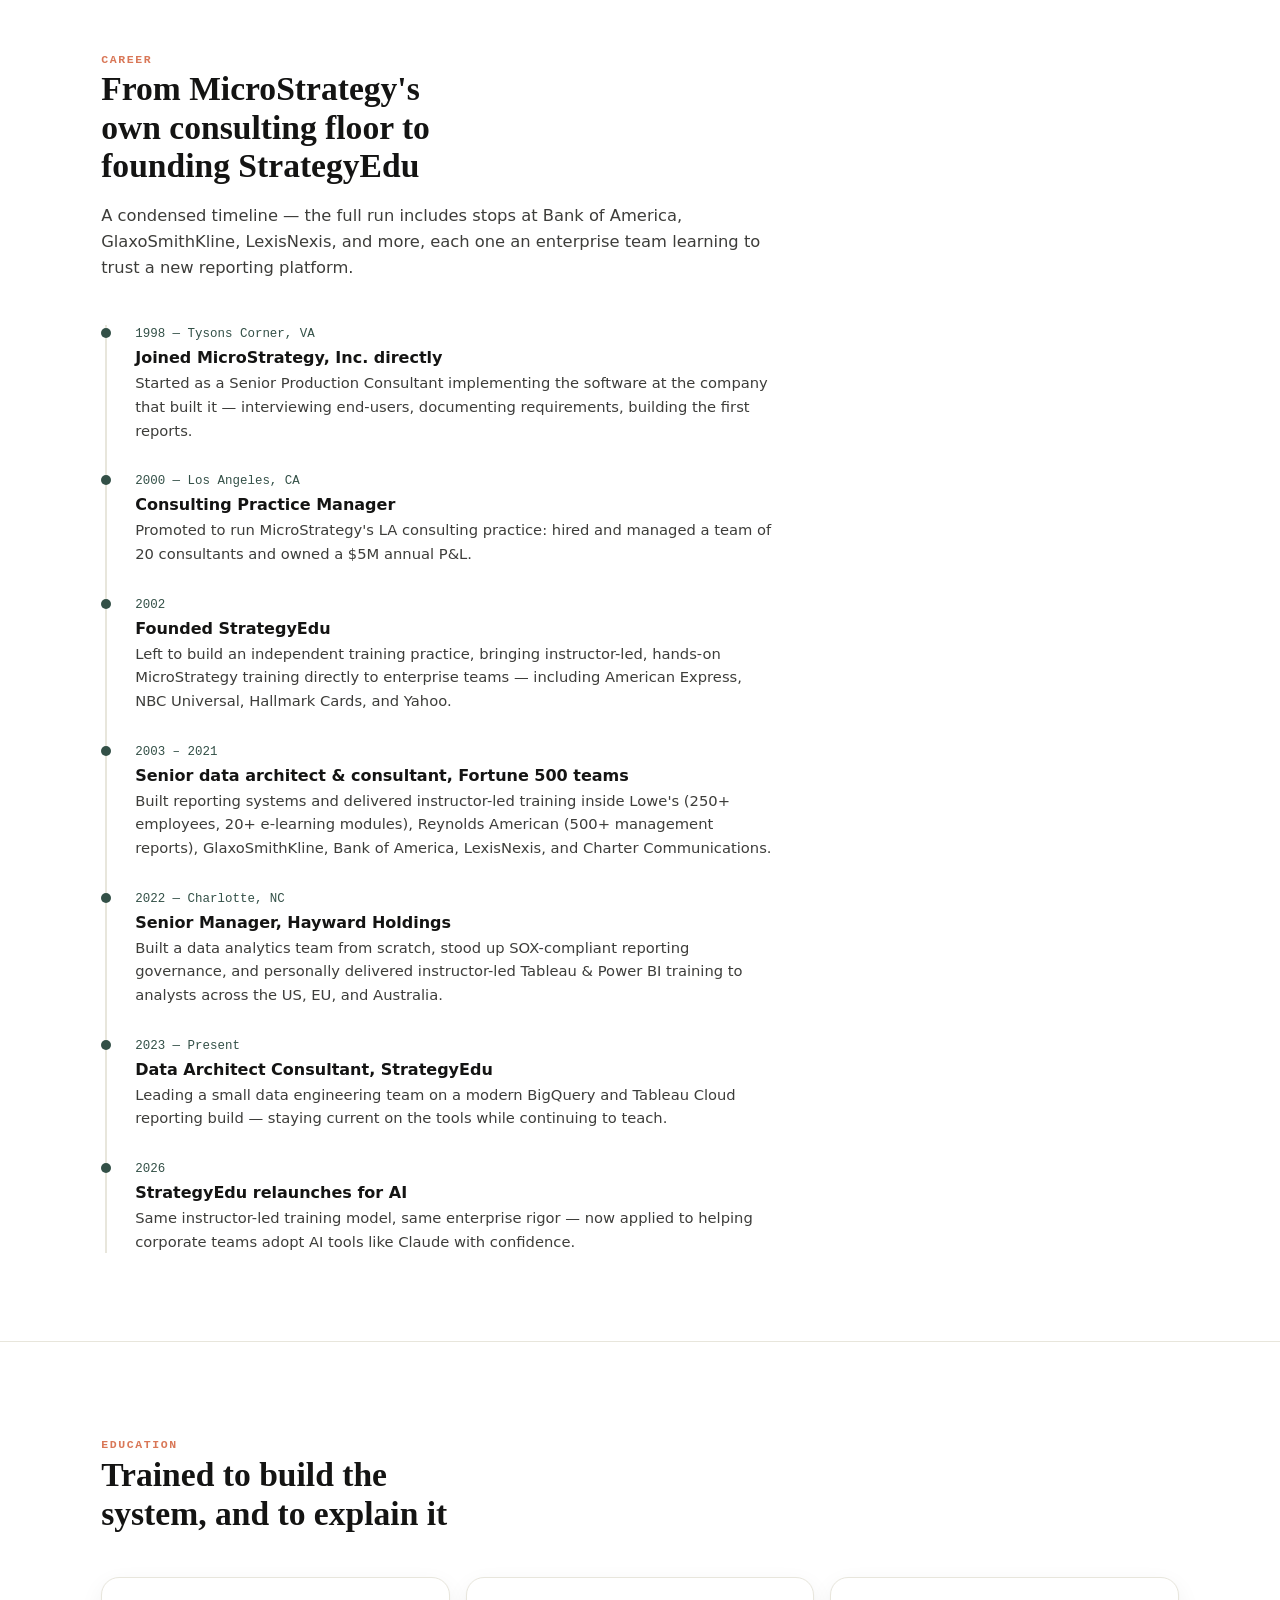
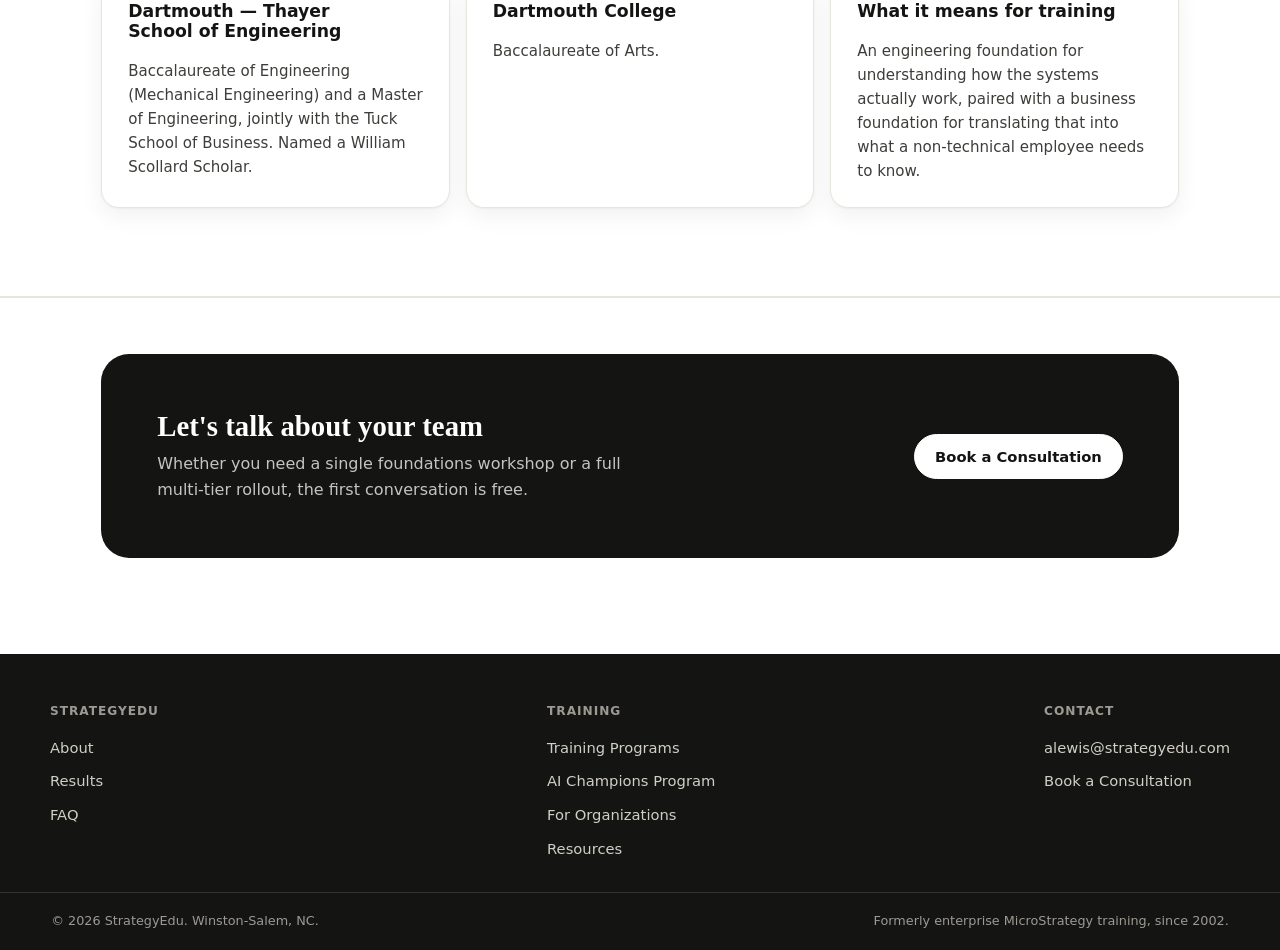
==== commit 7c0dad05: "Simplify About page title" ====
--- a/about.html
+++ b/about.html
@@ -3,7 +3,7 @@
 <head>
 <meta charset="utf-8">
 <meta name="viewport" content="width=device-width, initial-scale=1">
-<title>About Alex Lewis — StrategyEdu</title>
+<title>About - StrategyEdu</title>
 <meta name="description" content="20+ years training enterprise employees at Fortune 500 companies on complex software — from MicroStrategy to AI.">
 <link rel="stylesheet" href="assets/css/style.css">
 </head>
--- a/assets/css/style.css
+++ b/assets/css/style.css
@@ -1,7 +1,7 @@
 /* StrategyEdu — shared design system */
 
 :root {
-  --paper: #FAF9F5;
+  --paper: #FFFFFF;
   --paper-raised: #FFFFFF;
   --ink: #141413;
   --ink-soft: #3D3D3A;
@@ -14,24 +14,16 @@
   --line-strong: #D1CFC5;
   --shadow: 0 1px 2px rgba(20,20,19,0.04), 0 8px 24px rgba(20,20,19,0.06);
   --radius: 10px;
+  --radius-lg: 28px;
   --content-w: 1180px;
-}
-
-@media (prefers-color-scheme: dark) {
-  :root {
-    --paper: #191919;
-    --paper-raised: #232320;
-    --ink: #F5F4ED;
-    --ink-soft: #D1CFC5;
-    --muted: #9C9A92;
-    --accent: #E08F6B;
-    --accent-soft: #3A2A20;
-    --accent2: #6FB39E;
-    --accent2-soft: #20302B;
-    --line: #33332F;
-    --line-strong: #45443E;
-    --shadow: 0 1px 2px rgba(0,0,0,0.3), 0 8px 24px rgba(0,0,0,0.35);
-  }
+
+  /* Fixed panel colors, text inside is always dark ink */
+  --panel-oat: #E3DACC;
+  --panel-heather: #CBCADB;
+  --panel-cactus: #BCD1CA;
+  --panel-sky: #6A9BCC;
+  --panel-ink: #141413;
+  --panel-ink-soft: #40403C;
 }
 
 * { box-sizing: border-box; }
@@ -142,8 +134,8 @@
 }
 .btn.primary { background: var(--ink); color: var(--paper); }
 .btn.primary:hover { opacity: 0.85; }
-.btn.accent { background: var(--accent); border-color: var(--accent); color: #fff; }
-.btn.accent:hover { opacity: 0.88; }
+.btn.accent { background: var(--ink); border-color: var(--ink); color: var(--paper); }
+.btn.accent:hover { opacity: 0.85; }
 
 .nav-toggle {
   display: none;
@@ -231,8 +223,8 @@
 .card {
   background: var(--paper-raised);
   border: 1px solid var(--line);
-  border-radius: var(--radius);
-  padding: 22px 24px;
+  border-radius: 18px;
+  padding: 24px 26px;
   box-shadow: var(--shadow);
   display: flex; flex-direction: column; gap: 8px;
 }
@@ -252,9 +244,41 @@
 .path-tier h3 { font-size: 1.2rem; margin-top: 6px; }
 .path-tier .who { color: var(--muted); font-size: 0.92rem; margin-top: 4px; max-width: 60ch; }
 
+/* ---------- Tier panels (big color-block sections, Home) ---------- */
+.tier-panels { display: flex; flex-direction: column; gap: 16px; }
+.tier-panel {
+  border-radius: var(--radius-lg);
+  padding: clamp(28px, 4vw, 44px) clamp(28px, 5vw, 52px);
+  color: var(--panel-ink);
+  display: grid;
+  grid-template-columns: auto 1fr auto;
+  align-items: center;
+  gap: 24px;
+}
+.tier-panel .eyebrow { color: var(--panel-ink-soft); opacity: 0.75; }
+.tier-panel h3 { color: var(--panel-ink); font-size: clamp(1.3rem, 2.4vw, 1.7rem); margin: 6px 0 0; }
+.tier-panel p { color: var(--panel-ink-soft); margin: 10px 0 0; max-width: 46ch; }
+.tier-panel .tier-index {
+  font-family: ui-monospace, monospace; font-size: 0.8rem; font-weight: 700;
+  border: 1.5px solid var(--panel-ink); color: var(--panel-ink);
+  border-radius: 50%; width: 40px; height: 40px;
+  display: flex; align-items: center; justify-content: center; flex: none;
+}
+.tier-panel.oat { background: var(--panel-oat); }
+.tier-panel.heather { background: var(--panel-heather); }
+.tier-panel.cactus { background: var(--panel-cactus); }
+.tier-panel .btn {
+  border-color: var(--panel-ink); color: var(--panel-ink);
+  background: transparent; flex: none;
+}
+@media (max-width: 720px) {
+  .tier-panel { grid-template-columns: auto 1fr; }
+  .tier-panel .btn { display: none; }
+}
+
 .course-grid { margin-top: 18px; display: grid; grid-template-columns: repeat(auto-fill, minmax(260px, 1fr)); gap: 14px; }
 .course-card {
-  background: var(--paper-raised); border: 1px solid var(--line); border-radius: var(--radius);
+  background: var(--paper-raised); border: 1px solid var(--line); border-radius: 16px;
   padding: 18px 20px; box-shadow: var(--shadow); display: flex; flex-direction: column; gap: 8px; position: relative;
 }
 .course-card .code { font-family: ui-monospace, monospace; font-size: 0.72rem; color: var(--accent2); letter-spacing: 0.04em; }
@@ -295,14 +319,14 @@
 .tl-item p { font-size: 0.92rem; color: var(--ink-soft); margin: 0; }
 
 /* ---------- Stat row ---------- */
-.stat-row { display: grid; grid-template-columns: repeat(auto-fit, minmax(160px, 1fr)); gap: 1px; background: var(--line); border: 1px solid var(--line); border-radius: var(--radius); overflow: hidden; }
+.stat-row { display: grid; grid-template-columns: repeat(auto-fit, minmax(160px, 1fr)); gap: 1px; background: var(--line); border: 1px solid var(--line); border-radius: 18px; overflow: hidden; }
 .stat { background: var(--paper-raised); padding: 20px 22px; }
 .stat .n { font-size: clamp(1.5rem, 3vw, 2.1rem); font-weight: 700; font-family: ui-monospace, monospace; color: var(--accent2); }
 .stat .k { margin-top: 4px; font-size: 0.84rem; color: var(--muted); }
 
 /* ---------- FAQ (details/summary) ---------- */
 .faq-list { display: flex; flex-direction: column; gap: 10px; }
-.faq-item { background: var(--paper-raised); border: 1px solid var(--line); border-radius: var(--radius); padding: 4px 22px; }
+.faq-item { background: var(--paper-raised); border: 1px solid var(--line); border-radius: 16px; padding: 4px 22px; }
 .faq-item summary {
   cursor: pointer; padding: 16px 0; font-weight: 600; font-size: 1rem;
   list-style: none; display: flex; justify-content: space-between; align-items: center; gap: 16px;
@@ -316,7 +340,7 @@
 /* ---------- CTA banner ---------- */
 .cta-banner {
   background: var(--ink); color: var(--paper);
-  border-radius: 16px;
+  border-radius: var(--radius-lg);
   padding: clamp(32px, 6vw, 56px);
   display: flex; flex-wrap: wrap; align-items: center; justify-content: space-between; gap: 24px;
 }
@@ -353,17 +377,19 @@
 .step p { margin: 6px 0 0; font-size: 0.94rem; color: var(--ink-soft); }
 
 /* ---------- Footer ---------- */
-.site-footer { border-top: 1px solid var(--line); margin-top: 40px; }
-.site-footer .shell { padding: 44px 0 32px; display: flex; flex-wrap: wrap; gap: 32px; justify-content: space-between; }
+/* Always dark, regardless of light/dark theme — mirrors the fixed dark
+   footer band used against a light page. */
+.site-footer { background: #141413; margin-top: 40px; }
+.site-footer .shell { padding: 48px 0 32px; display: flex; flex-wrap: wrap; gap: 32px; justify-content: space-between; }
 .site-footer .col { display: flex; flex-direction: column; gap: 10px; min-width: 180px; }
-.site-footer .col h5 { font-size: 0.76rem; letter-spacing: 0.08em; text-transform: uppercase; color: var(--muted); margin: 0 0 4px; }
-.site-footer a { border: none; color: var(--ink-soft); font-size: 0.92rem; }
-.site-footer a:hover { color: var(--ink); }
+.site-footer .col h5 { font-size: 0.76rem; letter-spacing: 0.08em; text-transform: uppercase; color: #9C9A92; margin: 0 0 4px; }
+.site-footer a { border: none; color: #D1CFC5; font-size: 0.92rem; }
+.site-footer a:hover { color: #FAF9F5; }
 .foot-bottom {
-  border-top: 1px solid var(--line);
+  border-top: 1px solid #33332F;
   padding: 18px clamp(20px, 4vw, 56px);
   display: flex; justify-content: space-between; flex-wrap: wrap; gap: 8px;
-  color: var(--muted); font-size: 0.8rem;
+  color: #9C9A92; font-size: 0.8rem;
 }
 
 @media (prefers-reduced-motion: reduce) {
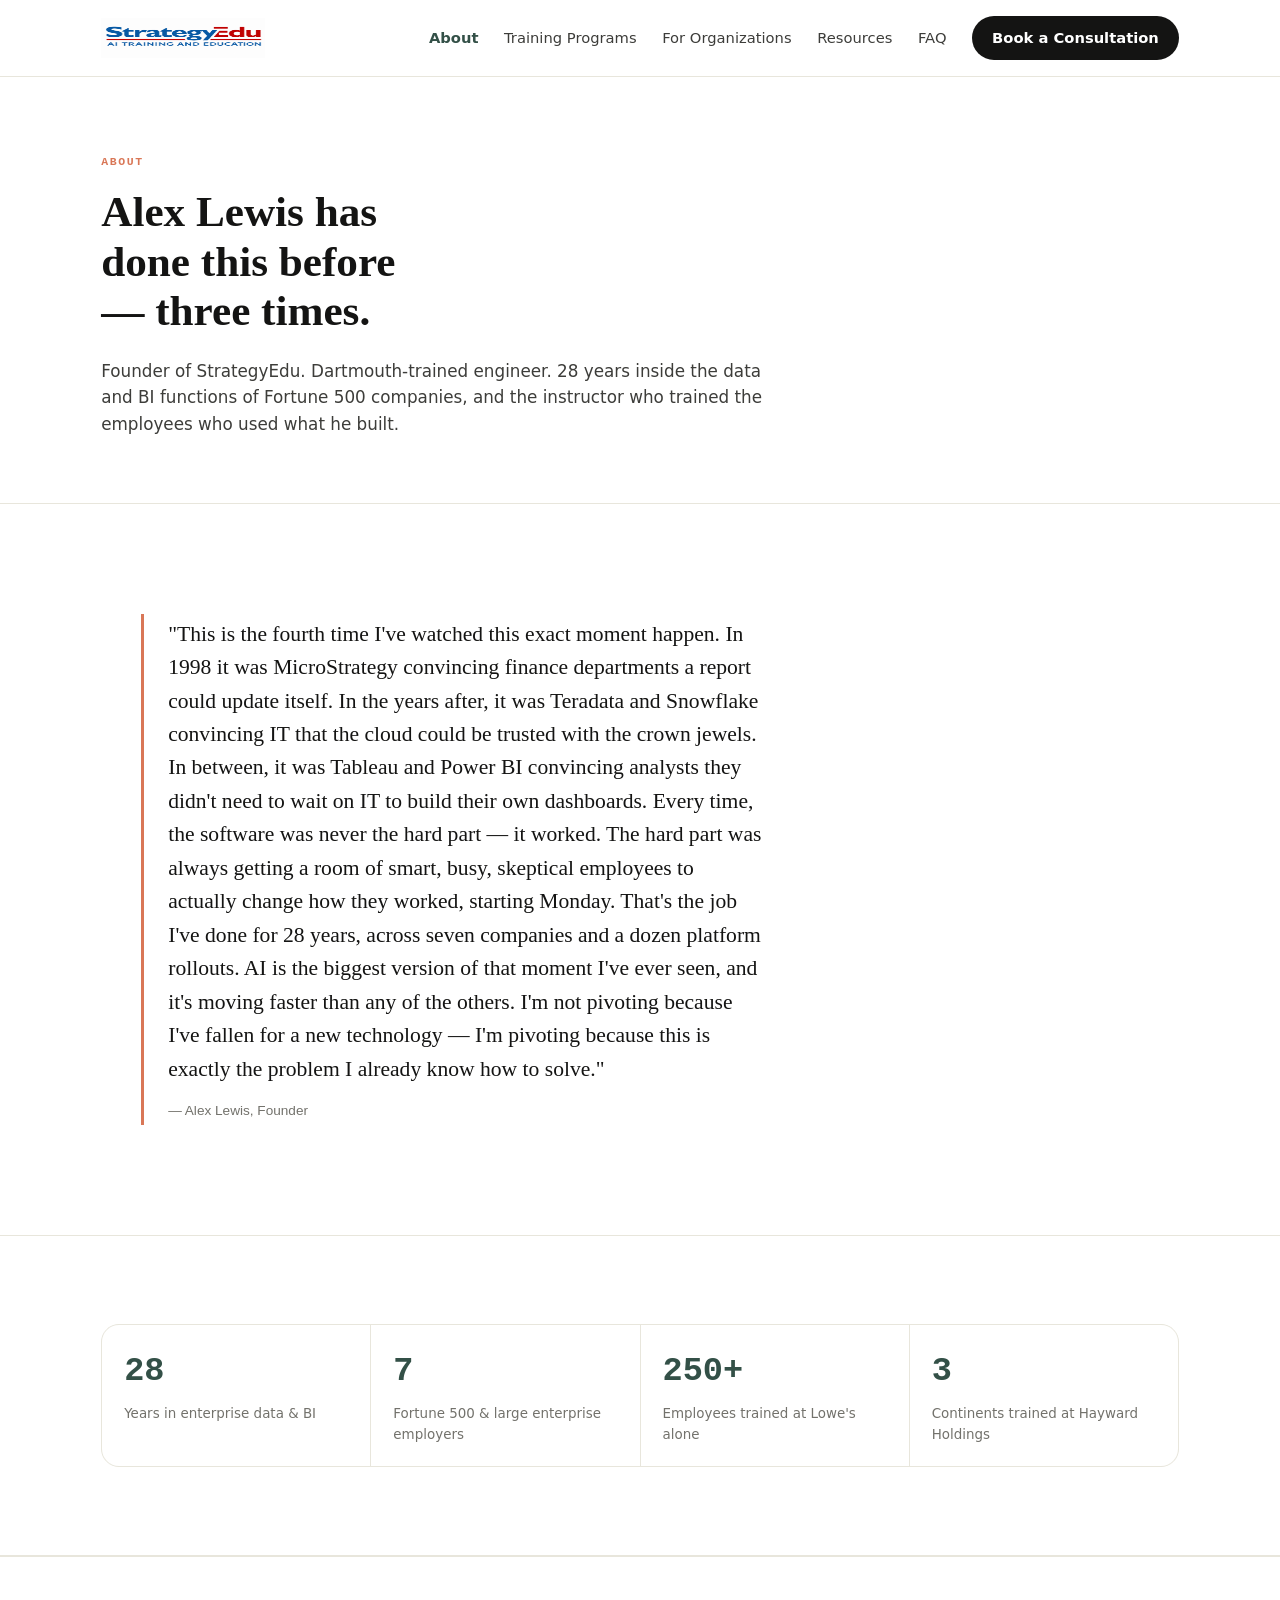
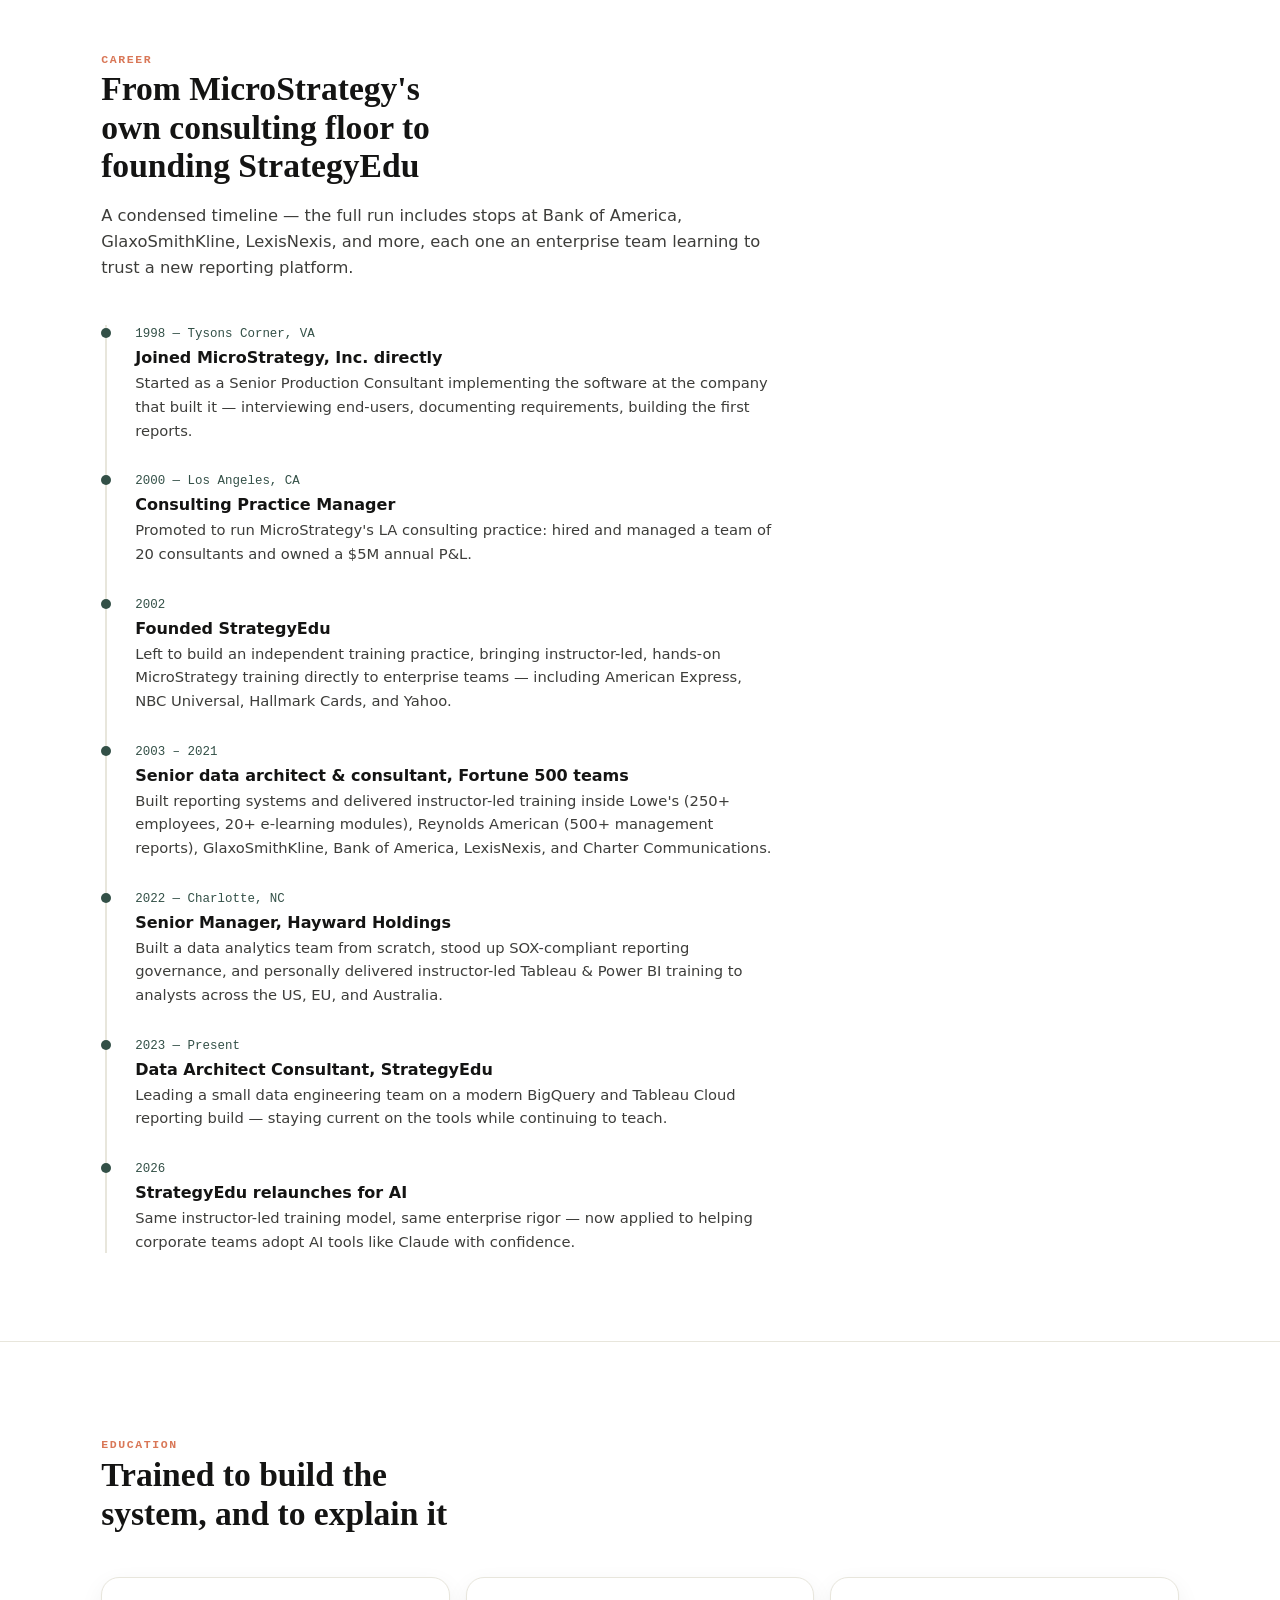
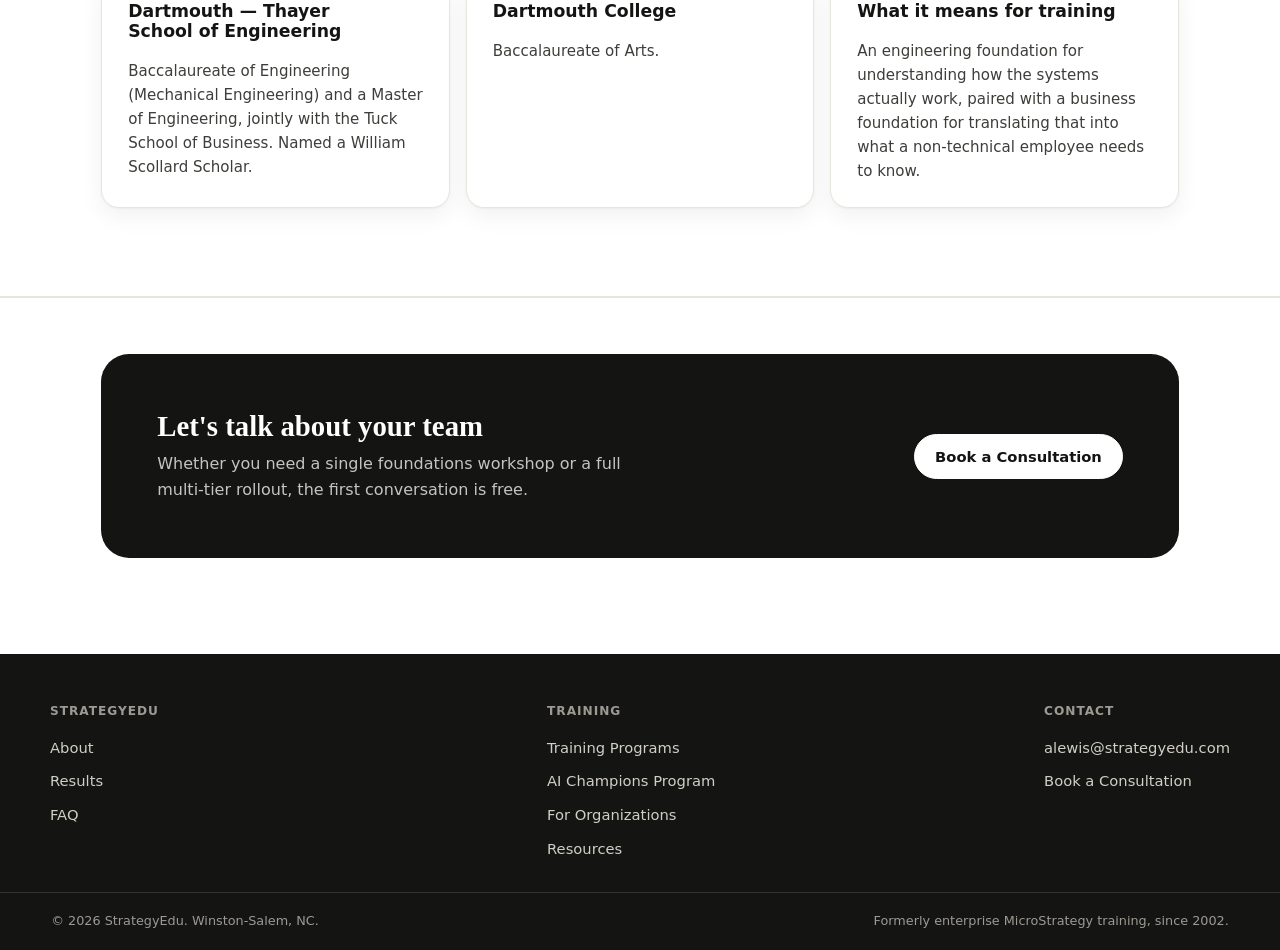
==== commit cb9bd869: "Replace logo image with new PNG version Updated all page references from strategy-edu-logo.jpg to th" ====
--- a/about.html
+++ b/about.html
@@ -11,7 +11,7 @@
 
 <header class="site-header">
   <div class="shell">
-    <a class="brand" href="index.html"><img src="assets/img/strategy-edu-logo.jpg" alt="StrategyEdu — Business Intelligence Education" width="164" height="40"></a>
+    <a class="brand" href="index.html"><img src="assets/img/strategy-edu-logo.png" alt="StrategyEdu — Business Intelligence Education" width="164" height="40"></a>
     <button class="nav-toggle" aria-label="Toggle navigation" aria-expanded="false">
       <svg viewBox="0 0 24 24" fill="none" stroke="currentColor" stroke-width="2"><path d="M3 6h18M3 12h18M3 18h18"/></svg>
     </button>
--- a/assets/css/style.css
+++ b/assets/css/style.css
@@ -102,8 +102,8 @@
   letter-spacing: -0.01em;
 }
 .brand img {
-  height: 34px;
-  width: auto;
+  height: 40px;
+  width: 164px;
   display: block;
 }
 nav.primary-nav {
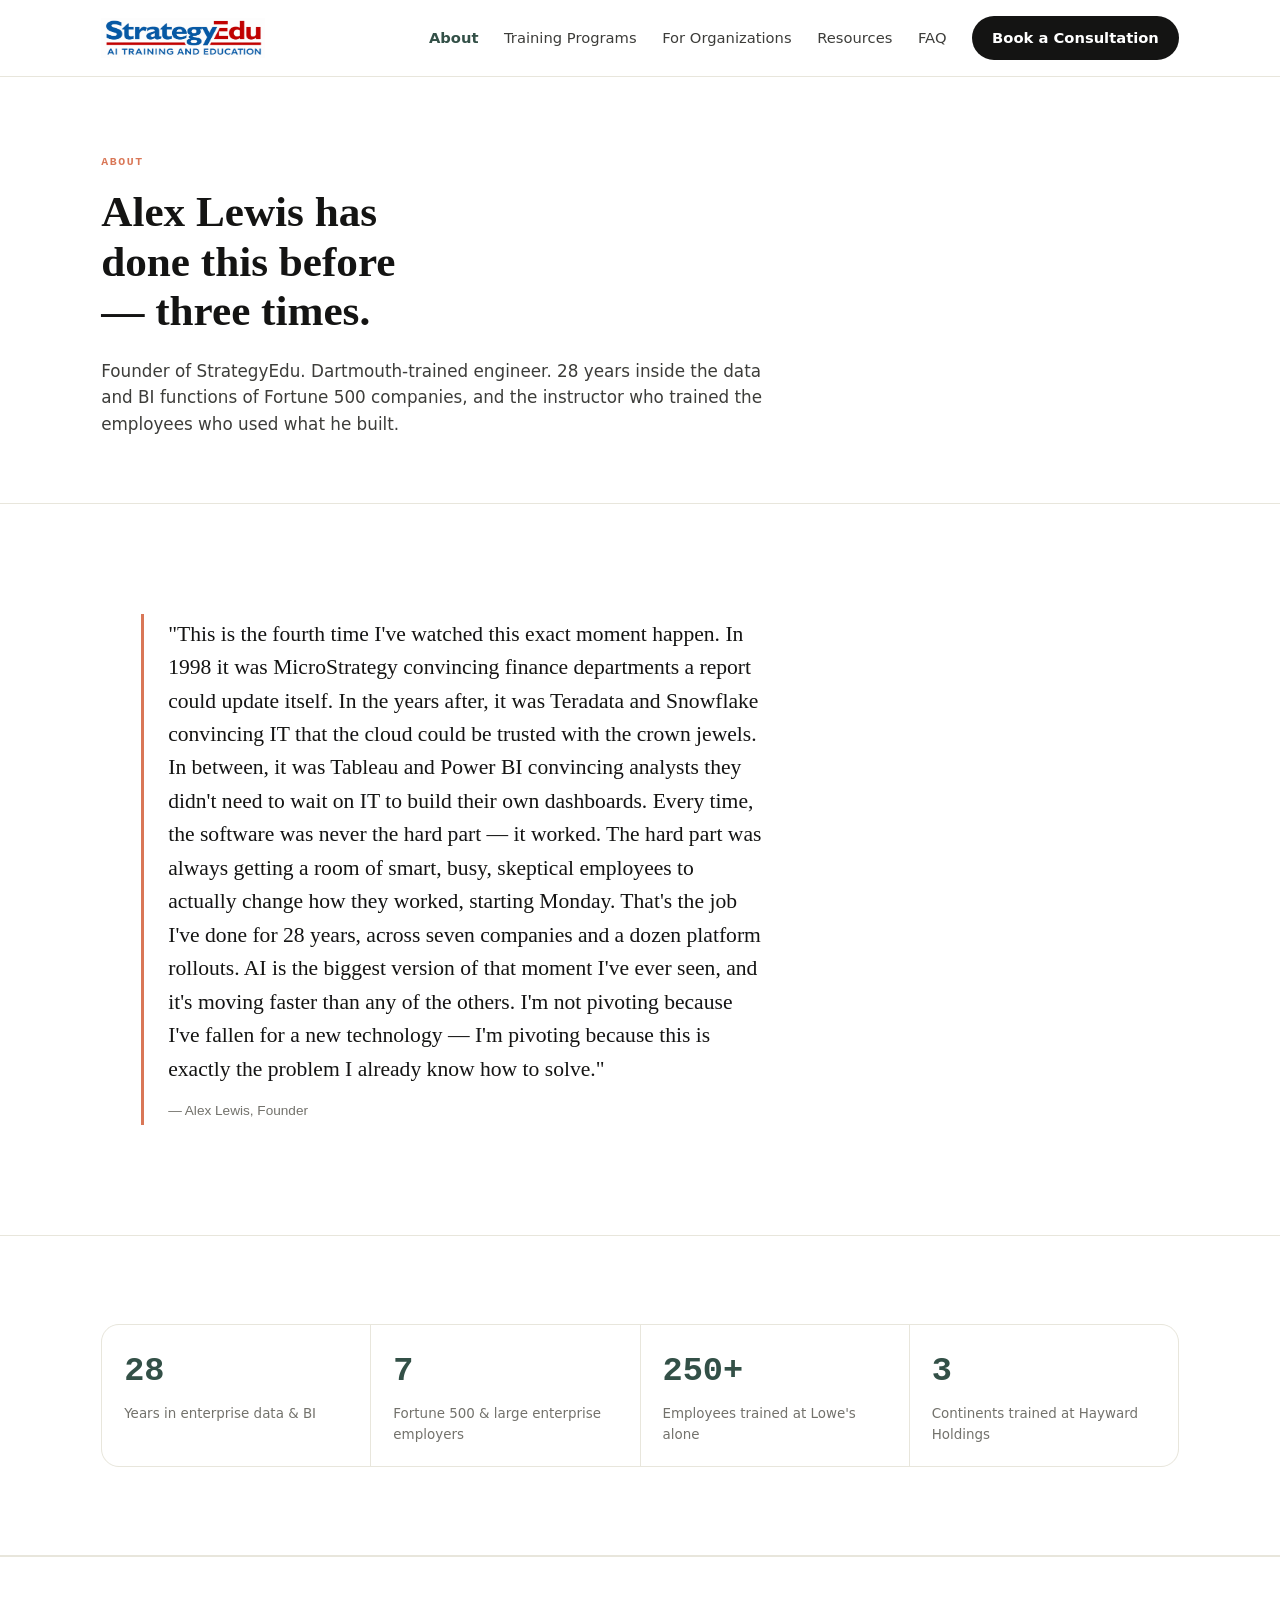
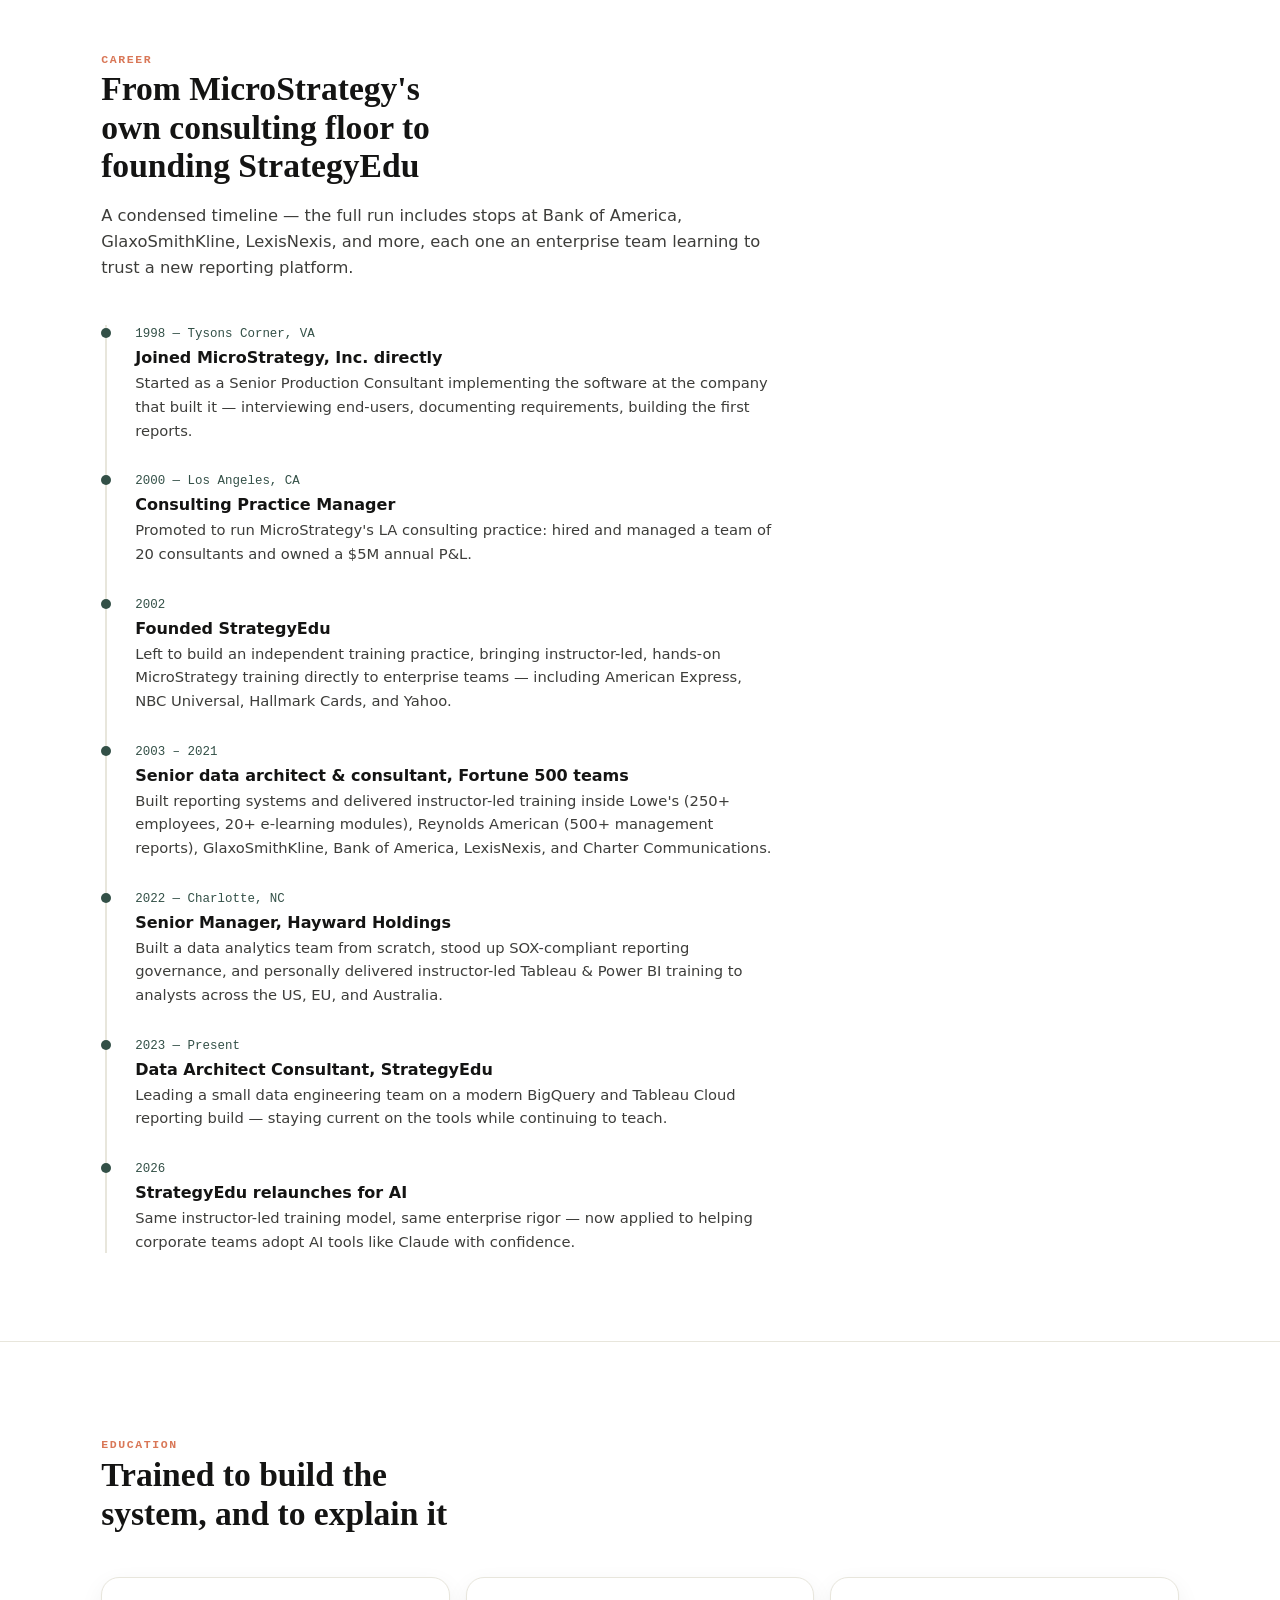
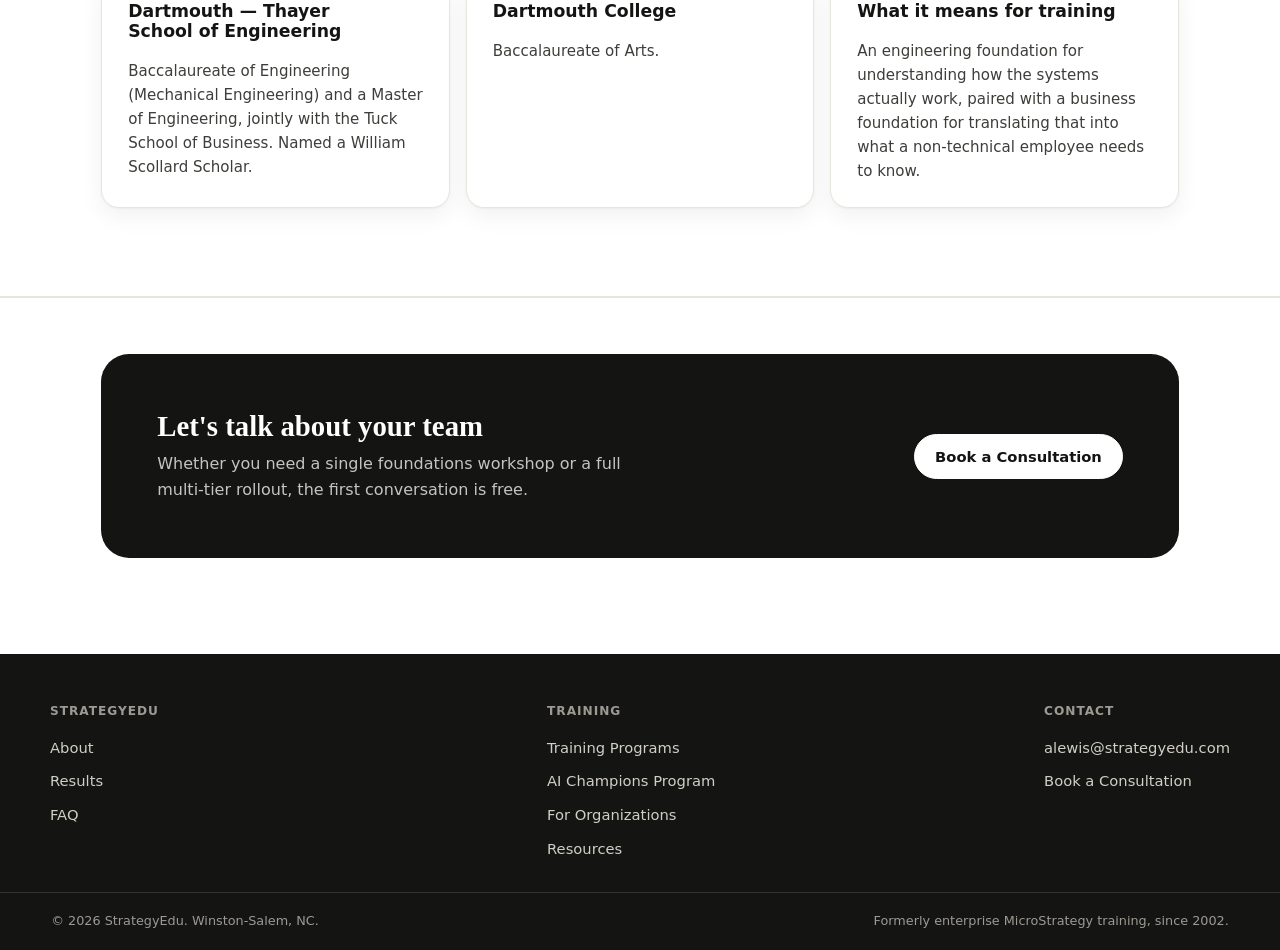
==== commit ace241be: "Rename logo file to strategy-edu-logo2.png Co-Authored-By: Claude Sonnet 5 <noreply@anthropic.com>" ====
--- a/about.html
+++ b/about.html
@@ -11,7 +11,7 @@
 
 <header class="site-header">
   <div class="shell">
-    <a class="brand" href="index.html"><img src="assets/img/strategy-edu-logo.png" alt="StrategyEdu — Business Intelligence Education" width="164" height="40"></a>
+    <a class="brand" href="index.html"><img src="assets/img/strategy-edu-logo2.png" alt="StrategyEdu — Business Intelligence Education" width="164" height="40"></a>
     <button class="nav-toggle" aria-label="Toggle navigation" aria-expanded="false">
       <svg viewBox="0 0 24 24" fill="none" stroke="currentColor" stroke-width="2"><path d="M3 6h18M3 12h18M3 18h18"/></svg>
     </button>
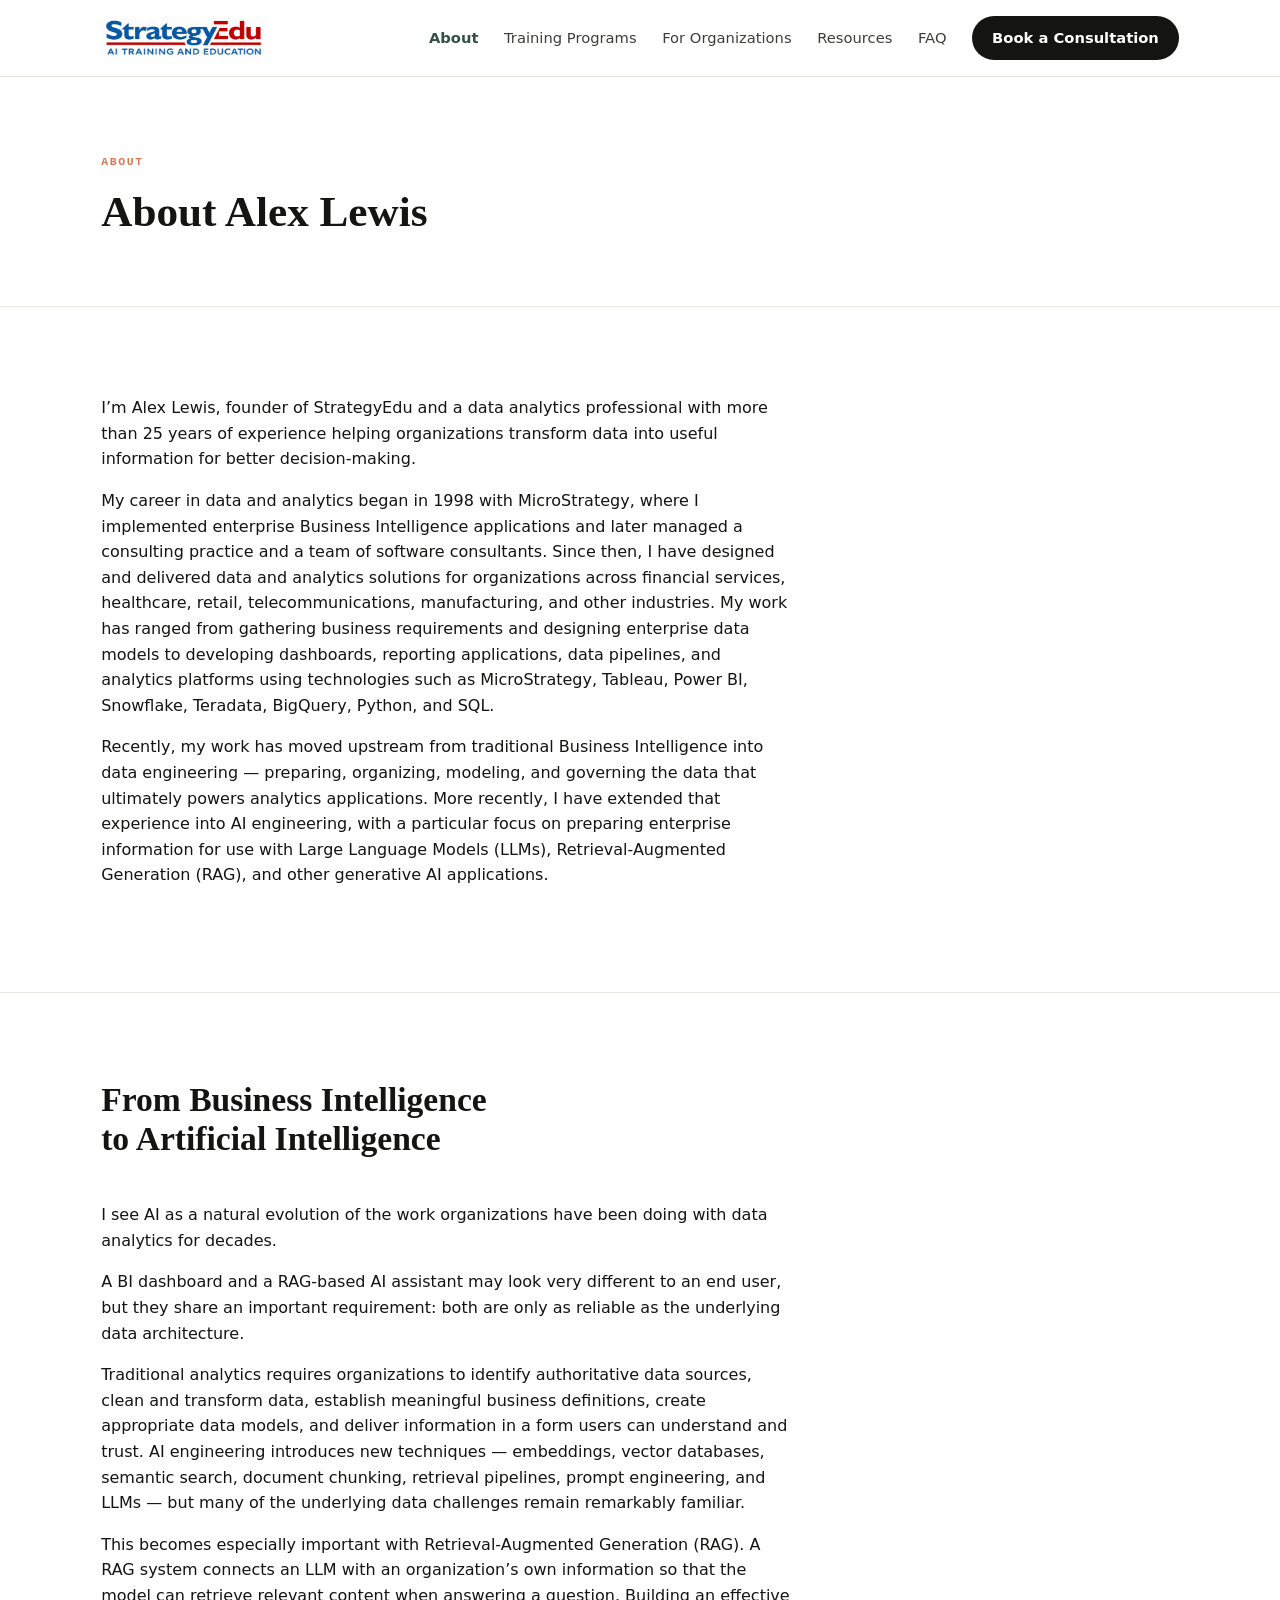
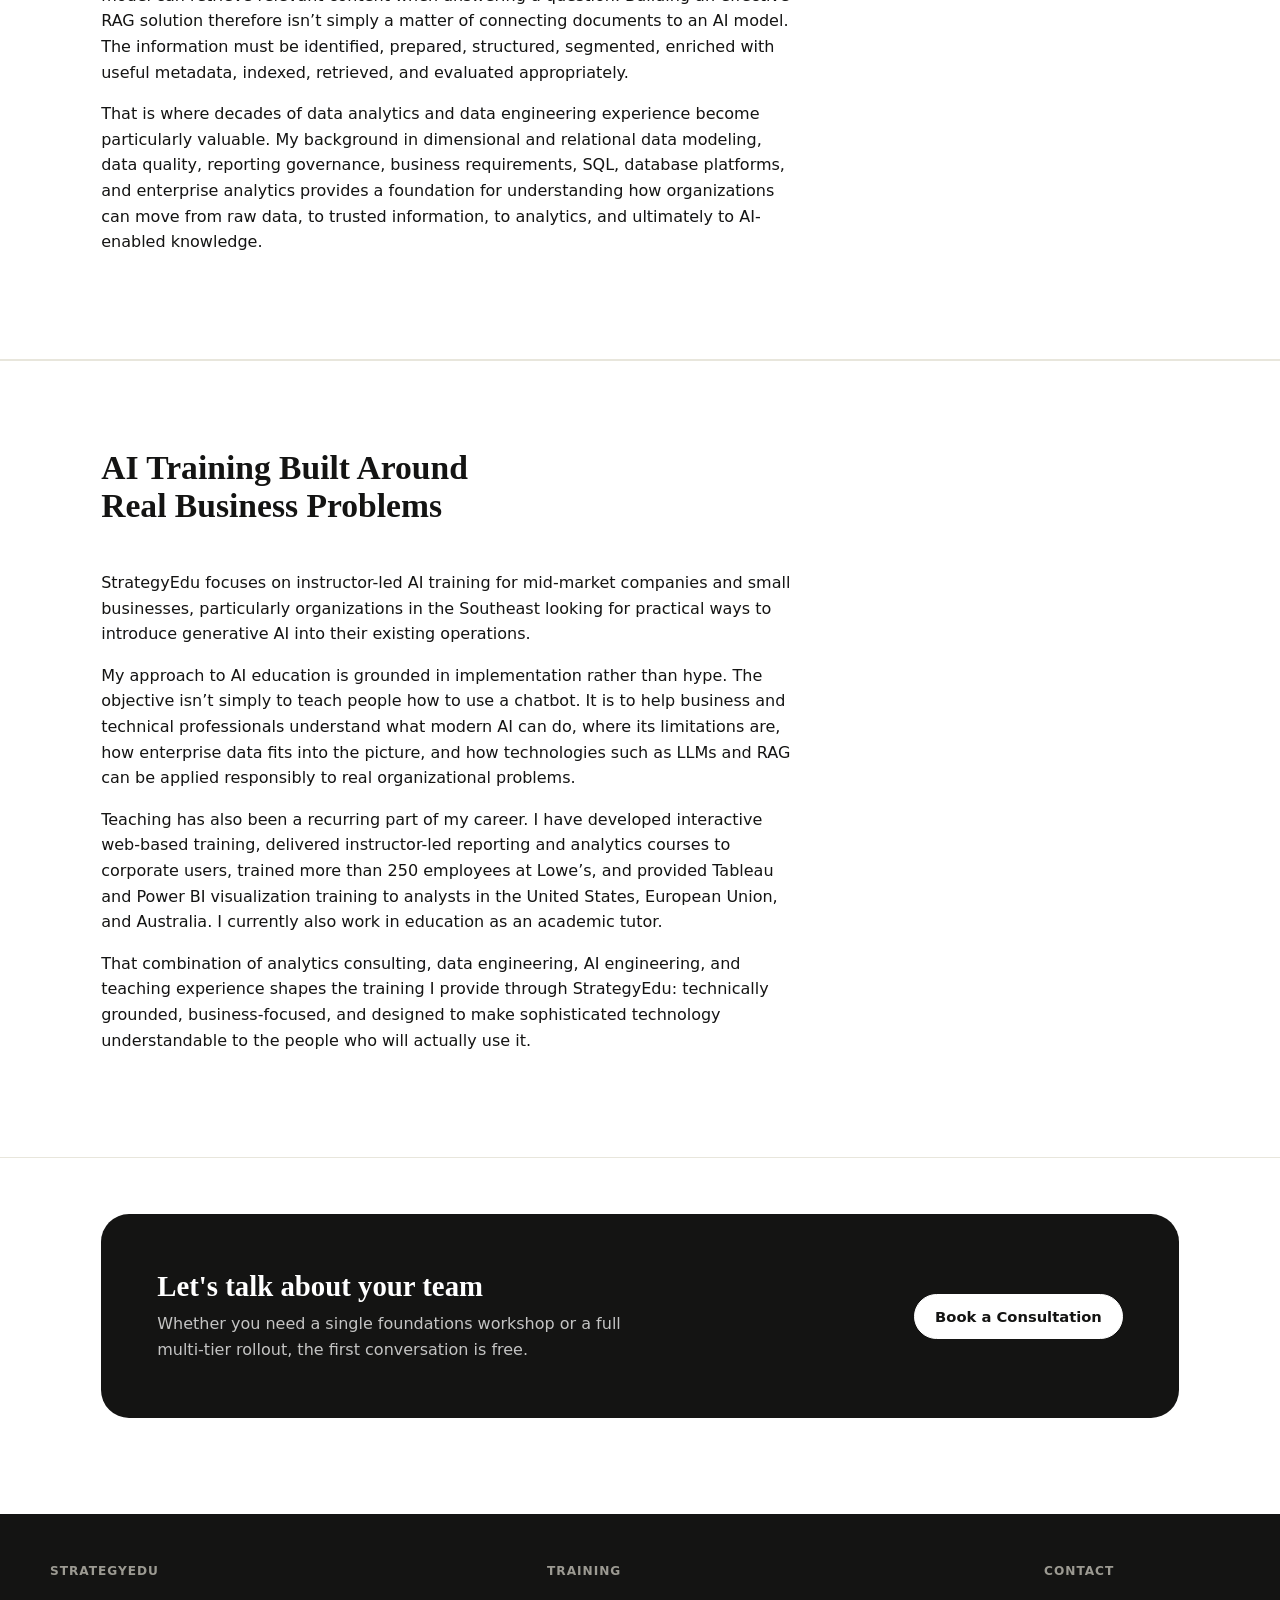
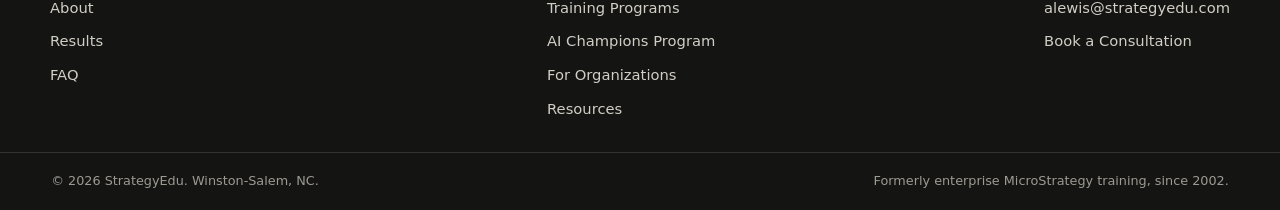
==== commit 9902c722: "Replace About page content with Version 1 About Me bio Swaps the prior "three times" narrative/timel" ====
--- a/about.html
+++ b/about.html
@@ -4,7 +4,7 @@
 <meta charset="utf-8">
 <meta name="viewport" content="width=device-width, initial-scale=1">
 <title>About - StrategyEdu</title>
-<meta name="description" content="20+ years training enterprise employees at Fortune 500 companies on complex software — from MicroStrategy to AI.">
+<meta name="description" content="Alex Lewis, founder of StrategyEdu: 25+ years in Business Intelligence, data engineering, and AI engineering, now teaching practical generative AI for business.">
 <link rel="stylesheet" href="assets/css/style.css">
 </head>
 <body>
@@ -31,99 +31,40 @@
   <header class="page-header">
     <div class="shell">
       <span class="eyebrow">About</span>
-      <h1 class="serif">Alex Lewis has done this before — three times.</h1>
-      <p class="dek">Founder of StrategyEdu. Dartmouth-trained engineer. 28 years inside the data and BI functions of Fortune 500 companies, and the instructor who trained the employees who used what he built.</p>
+      <h1 class="serif">About Alex Lewis</h1>
     </div>
   </header>
 
   <section class="block">
     <div class="shell">
-      <blockquote class="thesis">
-        "This is the fourth time I've watched this exact moment happen. In 1998 it was MicroStrategy convincing finance departments a report could update itself. In the years after, it was Teradata and Snowflake convincing IT that the cloud could be trusted with the crown jewels. In between, it was Tableau and Power BI convincing analysts they didn't need to wait on IT to build their own dashboards. Every time, the software was never the hard part — it worked. The hard part was always getting a room of smart, busy, skeptical employees to actually change how they worked, starting Monday. That's the job I've done for 28 years, across seven companies and a dozen platform rollouts. AI is the biggest version of that moment I've ever seen, and it's moving faster than any of the others. I'm not pivoting because I've fallen for a new technology — I'm pivoting because this is exactly the problem I already know how to solve."
-        <footer>— Alex Lewis, Founder</footer>
-      </blockquote>
+      <p>I&rsquo;m Alex Lewis, founder of StrategyEdu and a data analytics professional with more than 25 years of experience helping organizations transform data into useful information for better decision-making.</p>
+      <p>My career in data and analytics began in 1998 with MicroStrategy, where I implemented enterprise Business Intelligence applications and later managed a consulting practice and a team of software consultants. Since then, I have designed and delivered data and analytics solutions for organizations across financial services, healthcare, retail, telecommunications, manufacturing, and other industries. My work has ranged from gathering business requirements and designing enterprise data models to developing dashboards, reporting applications, data pipelines, and analytics platforms using technologies such as MicroStrategy, Tableau, Power BI, Snowflake, Teradata, BigQuery, Python, and SQL.</p>
+      <p>Recently, my work has moved upstream from traditional Business Intelligence into data engineering &mdash; preparing, organizing, modeling, and governing the data that ultimately powers analytics applications. More recently, I have extended that experience into AI engineering, with a particular focus on preparing enterprise information for use with Large Language Models (LLMs), Retrieval-Augmented Generation (RAG), and other generative AI applications.</p>
     </div>
   </section>
 
   <section class="block shaded">
     <div class="shell">
-      <div class="stat-row">
-        <div class="stat"><div class="n">28</div><div class="k">Years in enterprise data &amp; BI</div></div>
-        <div class="stat"><div class="n">7</div><div class="k">Fortune 500 &amp; large enterprise employers</div></div>
-        <div class="stat"><div class="n">250+</div><div class="k">Employees trained at Lowe's alone</div></div>
-        <div class="stat"><div class="n">3</div><div class="k">Continents trained at Hayward Holdings</div></div>
+      <div class="block-head">
+        <h2 class="serif">From Business Intelligence to Artificial Intelligence</h2>
       </div>
+      <p>I see AI as a natural evolution of the work organizations have been doing with data analytics for decades.</p>
+      <p>A BI dashboard and a RAG-based AI assistant may look very different to an end user, but they share an important requirement: both are only as reliable as the underlying data architecture.</p>
+      <p>Traditional analytics requires organizations to identify authoritative data sources, clean and transform data, establish meaningful business definitions, create appropriate data models, and deliver information in a form users can understand and trust. AI engineering introduces new techniques &mdash; embeddings, vector databases, semantic search, document chunking, retrieval pipelines, prompt engineering, and LLMs &mdash; but many of the underlying data challenges remain remarkably familiar.</p>
+      <p>This becomes especially important with Retrieval-Augmented Generation (RAG). A RAG system connects an LLM with an organization&rsquo;s own information so that the model can retrieve relevant content when answering a question. Building an effective RAG solution therefore isn&rsquo;t simply a matter of connecting documents to an AI model. The information must be identified, prepared, structured, segmented, enriched with useful metadata, indexed, retrieved, and evaluated appropriately.</p>
+      <p>That is where decades of data analytics and data engineering experience become particularly valuable. My background in dimensional and relational data modeling, data quality, reporting governance, business requirements, SQL, database platforms, and enterprise analytics provides a foundation for understanding how organizations can move from raw data, to trusted information, to analytics, and ultimately to AI-enabled knowledge.</p>
     </div>
   </section>
 
   <section class="block divider-top">
     <div class="shell">
       <div class="block-head">
-        <span class="eyebrow">Career</span>
-        <h2 class="serif">From MicroStrategy's own consulting floor to founding StrategyEdu</h2>
-        <p class="lede">A condensed timeline — the full run includes stops at Bank of America, GlaxoSmithKline, LexisNexis, and more, each one an enterprise team learning to trust a new reporting platform.</p>
+        <h2 class="serif">AI Training Built Around Real Business Problems</h2>
       </div>
-
-      <div class="timeline">
-        <div class="tl-item">
-          <div class="yr mono">1998 — Tysons Corner, VA</div>
-          <h4>Joined MicroStrategy, Inc. directly</h4>
-          <p>Started as a Senior Production Consultant implementing the software at the company that built it — interviewing end-users, documenting requirements, building the first reports.</p>
-        </div>
-        <div class="tl-item">
-          <div class="yr mono">2000 — Los Angeles, CA</div>
-          <h4>Consulting Practice Manager</h4>
-          <p>Promoted to run MicroStrategy's LA consulting practice: hired and managed a team of 20 consultants and owned a $5M annual P&L.</p>
-        </div>
-        <div class="tl-item">
-          <div class="yr mono">2002</div>
-          <h4>Founded StrategyEdu</h4>
-          <p>Left to build an independent training practice, bringing instructor-led, hands-on MicroStrategy training directly to enterprise teams — including American Express, NBC Universal, Hallmark Cards, and Yahoo.</p>
-        </div>
-        <div class="tl-item">
-          <div class="yr mono">2003 – 2021</div>
-          <h4>Senior data architect &amp; consultant, Fortune 500 teams</h4>
-          <p>Built reporting systems and delivered instructor-led training inside Lowe's (250+ employees, 20+ e-learning modules), Reynolds American (500+ management reports), GlaxoSmithKline, Bank of America, LexisNexis, and Charter Communications.</p>
-        </div>
-        <div class="tl-item">
-          <div class="yr mono">2022 — Charlotte, NC</div>
-          <h4>Senior Manager, Hayward Holdings</h4>
-          <p>Built a data analytics team from scratch, stood up SOX-compliant reporting governance, and personally delivered instructor-led Tableau &amp; Power BI training to analysts across the US, EU, and Australia.</p>
-        </div>
-        <div class="tl-item">
-          <div class="yr mono">2023 — Present</div>
-          <h4>Data Architect Consultant, StrategyEdu</h4>
-          <p>Leading a small data engineering team on a modern BigQuery and Tableau Cloud reporting build — staying current on the tools while continuing to teach.</p>
-        </div>
-        <div class="tl-item">
-          <div class="yr mono">2026</div>
-          <h4>StrategyEdu relaunches for AI</h4>
-          <p>Same instructor-led training model, same enterprise rigor — now applied to helping corporate teams adopt AI tools like Claude with confidence.</p>
-        </div>
-      </div>
-    </div>
-  </section>
-
-  <section class="block shaded">
-    <div class="shell">
-      <div class="block-head">
-        <span class="eyebrow">Education</span>
-        <h2 class="serif">Trained to build the system, and to explain it</h2>
-      </div>
-      <div class="card-grid cols-3">
-        <div class="card">
-          <h3>Dartmouth — Thayer School of Engineering</h3>
-          <p>Baccalaureate of Engineering (Mechanical Engineering) and a Master of Engineering, jointly with the Tuck School of Business. Named a William Scollard Scholar.</p>
-        </div>
-        <div class="card">
-          <h3>Dartmouth College</h3>
-          <p>Baccalaureate of Arts.</p>
-        </div>
-        <div class="card">
-          <h3>What it means for training</h3>
-          <p>An engineering foundation for understanding how the systems actually work, paired with a business foundation for translating that into what a non-technical employee needs to know.</p>
-        </div>
-      </div>
+      <p>StrategyEdu focuses on instructor-led AI training for mid-market companies and small businesses, particularly organizations in the Southeast looking for practical ways to introduce generative AI into their existing operations.</p>
+      <p>My approach to AI education is grounded in implementation rather than hype. The objective isn&rsquo;t simply to teach people how to use a chatbot. It is to help business and technical professionals understand what modern AI can do, where its limitations are, how enterprise data fits into the picture, and how technologies such as LLMs and RAG can be applied responsibly to real organizational problems.</p>
+      <p>Teaching has also been a recurring part of my career. I have developed interactive web-based training, delivered instructor-led reporting and analytics courses to corporate users, trained more than 250 employees at Lowe&rsquo;s, and provided Tableau and Power BI visualization training to analysts in the United States, European Union, and Australia. I currently also work in education as an academic tutor.</p>
+      <p>That combination of analytics consulting, data engineering, AI engineering, and teaching experience shapes the training I provide through StrategyEdu: technically grounded, business-focused, and designed to make sophisticated technology understandable to the people who will actually use it.</p>
     </div>
   </section>
 
